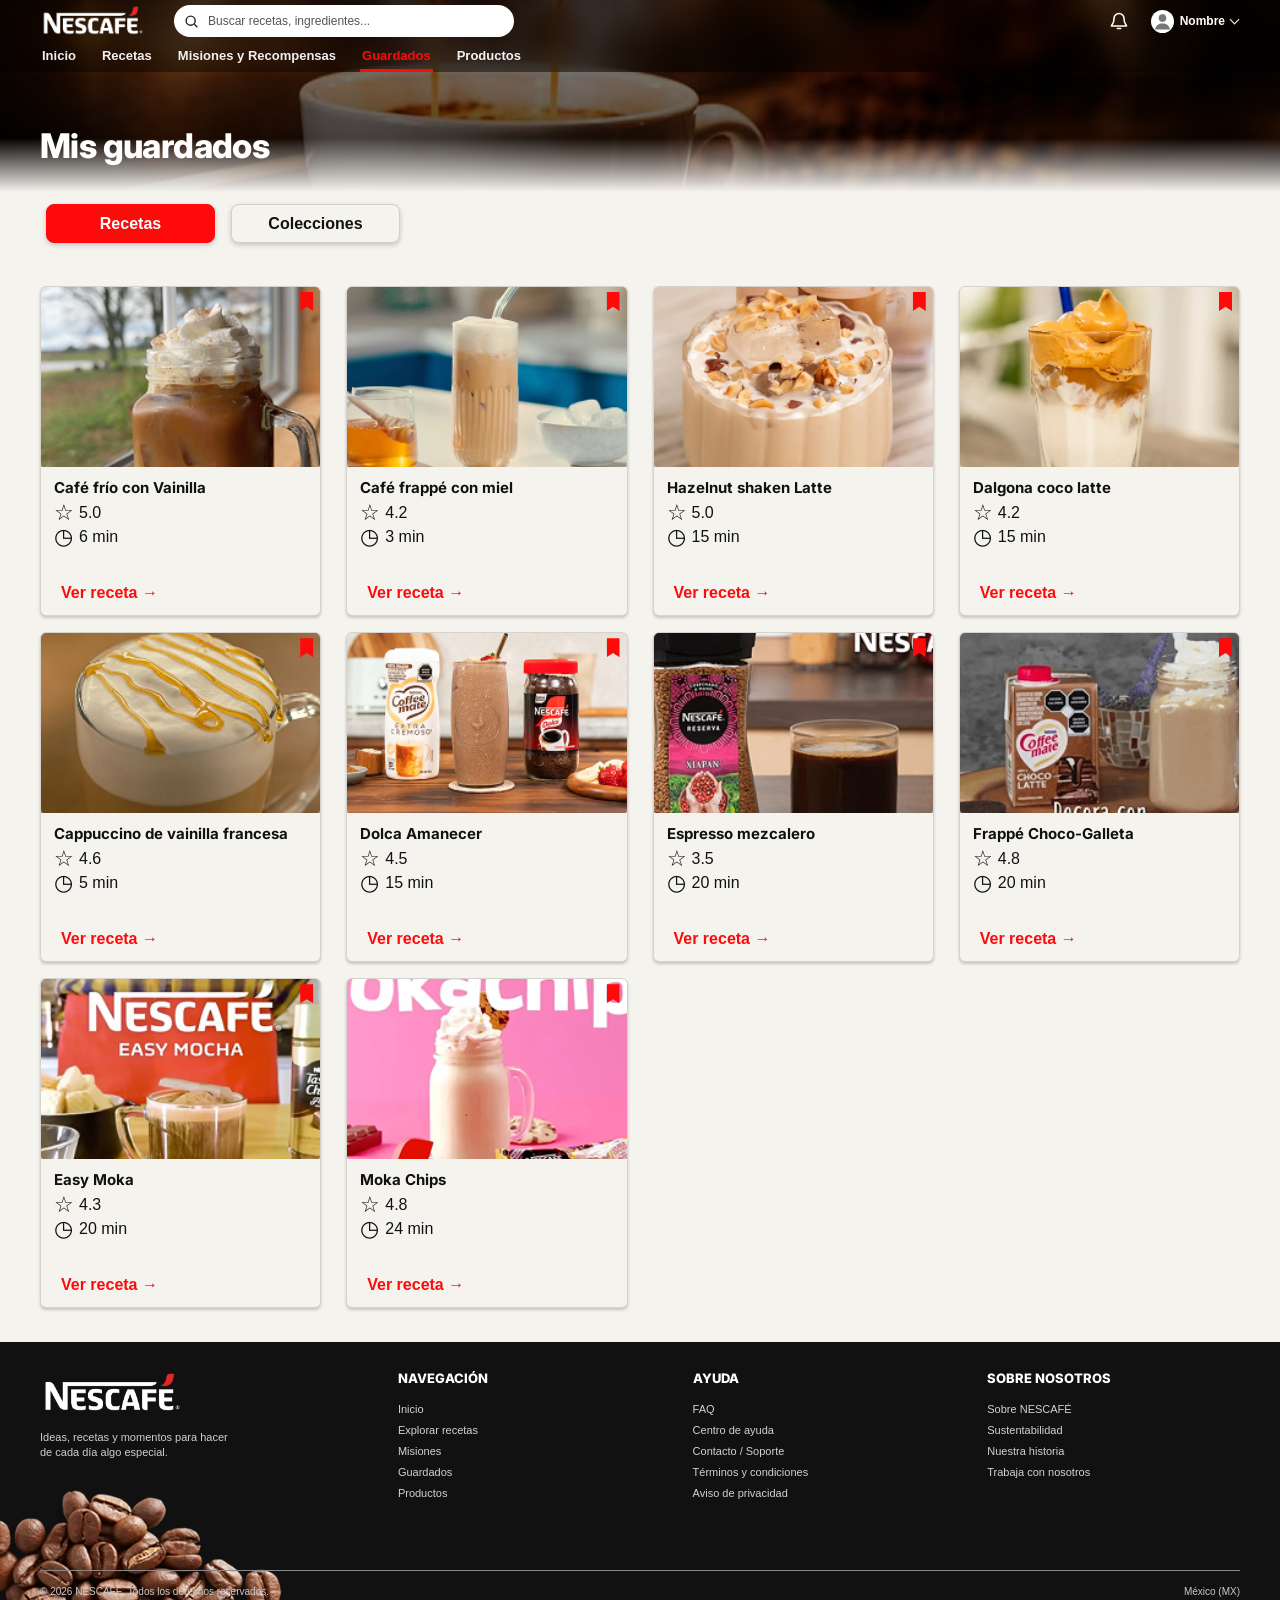
==== guardados.html @ 51f65b03 "Primer commit" ====
<!DOCTYPE html>
<html lang="es">
<head>
    <meta charset="UTF-8">
    <meta name="viewport" content="width=device-width, initial-scale=1.0">
    <link rel="preconnect" href="https://fonts.googleapis.com">
    <link rel="preconnect" href="https://fonts.gstatic.com" crossorigin>
    <link href="https://fonts.googleapis.com/css2?family=Inter:wght@100..900&display=swap" rel="stylesheet">
    <link rel="stylesheet" href="css/styles.css">
    <title>Mis guardados | NESCAFÉ Moments</title>
</head>
<body>

    <section class="hero recipes-hero saved-hero">
        <img
            src="img/headers/guardados.png"
            alt=""
            class="hero-background"
            aria-hidden="true"
        >

        <header class="site-header">
            <div class="header-top container">
                <a href="index.html" class="brand">
                    <img src="img/logo-blanco.png" width="150" alt="Logo Nescafé">
                </a>

                <form class="search-form" role="search">
                    <label for="site-search" class="sr-only">Buscar</label>
                    <svg class="search-icon" viewBox="0 0 24 24" aria-hidden="true">
                        <circle cx="10.8" cy="10.8" r="6.4"></circle>
                        <path d="m16 16 4.2 4.2"></path>
                    </svg>
                    <input id="site-search" type="search" placeholder="Buscar recetas, ingredientes...">
                    <button type="reset" class="search-clear" aria-label="Limpiar búsqueda"></button>
                </form>

                <div class="header-actions">
                    <button class="icon-button" type="button" aria-label="Notificaciones">
                        <svg viewBox="0 0 24 24" aria-hidden="true">
                            <path d="M18 9a6 6 0 0 0-12 0c0 7-3 7-3 9h18c0-2-3-2-3-9"></path>
                            <path d="M10 21h4"></path>
                        </svg>
                    </button>
                    <a href="perfil.html" class="user-menu">
                        <span class="user-avatar">
                            <svg viewBox="0 0 24 24" aria-hidden="true">
                                <circle cx="12" cy="8" r="4"></circle>
                                <path d="M4 21c.7-4.2 3.5-6.3 8-6.3s7.3 2.1 8 6.3"></path>
                            </svg>
                        </span>
                        <span class="user-name">Nombre</span>
                        <span class="chevron" aria-hidden="true"></span>
                    </a>
                </div>
            </div>

            <nav class="main-nav container" aria-label="Navegación principal">
                <a href="index.html" class="nav-link">Inicio</a>
                <a href="recetas.html" class="nav-link">Recetas</a>
                <a href="misiones_y_recompensas.html" class="nav-link">Misiones y Recompensas</a>
                <a href="guardados.html" class="nav-link is-active">Guardados</a>
                <a href="productos.html" class="nav-link">Productos</a>
            </nav>
        </header>

        <div class="recipes-hero-title saved-hero-title container">
            <h1>Mis guardados</h1>
        </div>
    </section>

    <main class="saved-page">
        <div class="saved-tabs" role="tablist" aria-label="Contenido guardado">
            <button class="saved-tab is-active" type="button" role="tab" aria-selected="true">Recetas</button>
            <button class="saved-tab" type="button" role="tab" aria-selected="false">Colecciones</button>
        </div>

        <section class="saved-grid" aria-label="Recetas guardadas">
            <article class="content-card recipe-card saved-card">
                <div class="card-image-wrap">
                    <img src="img/recetas/cafe-frio-de-vainilla.png" alt="Café frío con Vainilla">
                    <span class="saved-bookmark" aria-hidden="true">◆</span>
                </div>
                <div class="card-body">
                    <h3>Café frío con Vainilla</h3>
                    <p class="card-meta"><span class="saved-star">☆</span> 5.0</p>
                    <p class="card-meta"><span class="saved-clock">◷</span> 6 min</p>
                    <a href="#" class="text-link card-link">Ver receta →</a>
                </div>
            </article>

            <article class="content-card recipe-card saved-card">
                <div class="card-image-wrap">
                    <img src="img/recetas/frappe-con-miel.png" alt="Café frappé con miel">
                    <span class="saved-bookmark" aria-hidden="true">◆</span>
                </div>
                <div class="card-body">
                    <h3>Café frappé con miel</h3>
                    <p class="card-meta"><span class="saved-star">☆</span> 4.2</p>
                    <p class="card-meta"><span class="saved-clock">◷</span> 3 min</p>
                    <a href="#" class="text-link card-link">Ver receta →</a>
                </div>
            </article>

            <article class="content-card recipe-card saved-card">
                <div class="card-image-wrap">
                    <img src="img/recetas/Hazelnut shaken Latte.png" alt="Hazelnut shaken Latte">
                    <span class="saved-bookmark" aria-hidden="true">◆</span>
                </div>
                <div class="card-body">
                    <h3>Hazelnut shaken Latte</h3>
                    <p class="card-meta"><span class="saved-star">☆</span> 5.0</p>
                    <p class="card-meta"><span class="saved-clock">◷</span> 15 min</p>
                    <a href="#" class="text-link card-link">Ver receta →</a>
                </div>
            </article>

            <article class="content-card recipe-card saved-card">
                <div class="card-image-wrap">
                    <img src="img/recetas/dalgona-coco.png" alt="Dalgona coco latte">
                    <span class="saved-bookmark" aria-hidden="true">◆</span>
                </div>
                <div class="card-body">
                    <h3>Dalgona coco latte</h3>
                    <p class="card-meta"><span class="saved-star">☆</span> 4.2</p>
                    <p class="card-meta"><span class="saved-clock">◷</span> 15 min</p>
                    <a href="#" class="text-link card-link">Ver receta →</a>
                </div>
            </article>

            <article class="content-card recipe-card saved-card">
                <div class="card-image-wrap">
                    <img src="img/recetas/capuccino-vainilla.png" alt="Cappuccino de vainilla francesa">
                    <span class="saved-bookmark" aria-hidden="true">◆</span>
                </div>
                <div class="card-body">
                    <h3>Cappuccino de vainilla francesa</h3>
                    <p class="card-meta"><span class="saved-star">☆</span> 4.6</p>
                    <p class="card-meta"><span class="saved-clock">◷</span> 5 min</p>
                    <a href="#" class="text-link card-link">Ver receta →</a>
                </div>
            </article>

            <article class="content-card recipe-card saved-card">
                <div class="card-image-wrap">
                    <img src="img/recetas/dolce-amanecer.png" alt="Dolca Amanecer">
                    <span class="saved-bookmark" aria-hidden="true">◆</span>
                </div>
                <div class="card-body">
                    <h3>Dolca Amanecer</h3>
                    <p class="card-meta"><span class="saved-star">☆</span> 4.5</p>
                    <p class="card-meta"><span class="saved-clock">◷</span> 15 min</p>
                    <a href="#" class="text-link card-link">Ver receta →</a>
                </div>
            </article>

            <article class="content-card recipe-card saved-card">
                <div class="card-image-wrap">
                    <img src="img/recetas/espresso-mezcalero.png" alt="Espresso mezcalero">
                    <span class="saved-bookmark" aria-hidden="true">◆</span>
                </div>
                <div class="card-body">
                    <h3>Espresso mezcalero</h3>
                    <p class="card-meta"><span class="saved-star">☆</span> 3.5</p>
                    <p class="card-meta"><span class="saved-clock">◷</span> 20 min</p>
                    <a href="#" class="text-link card-link">Ver receta →</a>
                </div>
            </article>

            <article class="content-card recipe-card saved-card">
                <div class="card-image-wrap">
                    <img src="img/recetas/frappe-choco-galleta.png" alt="Frappé Choco-Galleta">
                    <span class="saved-bookmark" aria-hidden="true">◆</span>
                </div>
                <div class="card-body">
                    <h3>Frappé Choco-Galleta</h3>
                    <p class="card-meta"><span class="saved-star">☆</span> 4.8</p>
                    <p class="card-meta"><span class="saved-clock">◷</span> 20 min</p>
                    <a href="#" class="text-link card-link">Ver receta →</a>
                </div>
            </article>

            <article class="content-card recipe-card saved-card">
                <div class="card-image-wrap">
                    <img src="img/recetas/easy-moka.png" alt="Easy Moka">
                    <span class="saved-bookmark" aria-hidden="true">◆</span>
                </div>
                <div class="card-body">
                    <h3>Easy Moka</h3>
                    <p class="card-meta"><span class="saved-star">☆</span> 4.3</p>
                    <p class="card-meta"><span class="saved-clock">◷</span> 20 min</p>
                    <a href="#" class="text-link card-link">Ver receta →</a>
                </div>
            </article>

            <article class="content-card recipe-card saved-card">
                <div class="card-image-wrap">
                    <img src="img/recetas/moka-chips.png" alt="Moka Chips">
                    <span class="saved-bookmark" aria-hidden="true">◆</span>
                </div>
                <div class="card-body">
                    <h3>Moka Chips</h3>
                    <p class="card-meta"><span class="saved-star">☆</span> 4.8</p>
                    <p class="card-meta"><span class="saved-clock">◷</span> 24 min</p>
                    <a href="#" class="text-link card-link">Ver receta →</a>
                </div>
            </article>
        </section>
    </main>

    <footer class="site-footer">
        <div class="footer-inner container">
            <div class="footer-brand-column">
                <a href="index.html" class="brand footer-brand">
                    <img src="img/logo-blanco.png" width="150" alt="Logo Nescafé">
                </a>
                <p>Ideas, recetas y momentos para hacer<br>de cada día algo especial.</p>
                <img src="img/Footer-cafe.png" class="footer-coffee-beans" alt="" aria-hidden="true">
            </div>

            <div class="footer-column">
                <h2>NAVEGACIÓN</h2>
                <a href="index.html">Inicio</a>
                <a href="recetas.html">Explorar recetas</a>
                <a href="misiones_y_recompensas.html">Misiones</a>
                <a href="guardados.html">Guardados</a>
                <a href="productos.html">Productos</a>
            </div>

            <div class="footer-column">
                <h2>AYUDA</h2>
                <a href="#">FAQ</a>
                <a href="#">Centro de ayuda</a>
                <a href="#">Contacto / Soporte</a>
                <a href="#">Términos y condiciones</a>
                <a href="#">Aviso de privacidad</a>
            </div>

            <div class="footer-column">
                <h2>SOBRE NOSOTROS</h2>
                <a href="#">Sobre NESCAFÉ</a>
                <a href="#">Sustentabilidad</a>
                <a href="#">Nuestra historia</a>
                <a href="#">Trabaja con nosotros</a>
            </div>

            <div class="footer-bottom">
                <p>© 2026 NESCAFÉ. Todos los derechos reservados.</p>
                <span>México (MX)</span>
            </div>
        </div>
    </footer>

</body>
</html>
---- css/styles.css ----
/* ==========================================
   NESCAFÉ MOMENTS
   ESTILOS GENERALES
========================================== */

:root {
    --background: #F5F3EE;
    --primary: #FF0A0A;
    --white: #FFFFFF;
    --black: #000000;
    --stroke: #C9C7C0;
    --text: #111111;
    --shadow: 0 3px 7px rgba(0,0,0,0.16);

    /* TIPOGRAFÍA INTER */
    --font-primary: "Inter", sans-serif;

    /* PESOS TIPOGRÁFICOS */
    --font-thin: 100;
    --font-extra-light: 200;
    --font-light: 300;
    --font-regular: 400;
    --font-medium: 500;
    --font-semibold: 600;
    --font-bold: 700;
    --font-extra-bold: 800;
    --font-black: 900;
}

/* ==========================================
   TIPOGRAFÍA GENERAL
========================================== */

html,
body,
button,
input,
textarea,
select {
    font-family: var(--font-primary);
}

body {
    font-weight: var(--font-regular);
}

h1, h2, h3, h4, h5, h6 {
    font-family: var(--font-primary);
}

* {
    box-sizing: border-box;
}

html {
    scroll-behavior: smooth;
}

body {
    margin: 0;
    background: var(--background);
    color: var(--text);
    font-family: Arial, Helvetica, sans-serif;
    font-size: 16px;
}

img {
    display: block;
    max-width: 100%;
}

a {
    color: inherit;
    text-decoration: none;
}

button, input {
    font: inherit;
}

.container {
    width: min(1200px, calc(100% - 64px));
    margin: 0 auto;
}

.sr-only {
    position: absolute;
    width: 1px;
    height: 1px;
    padding: 0;
    margin: -1px;
    overflow: hidden;
    clip: rect(0,0,0,0);
    white-space: nowrap;
    border: 0;
}


/* ==========================================
   HERO
========================================== */

.hero {
    position: relative;
    isolation: isolate;
    overflow: hidden;

    min-height: 420px;

    color: var(--white);
    background-color: #171a1a;
}

/* IMAGEN DEL HERO
   La fotografía se selecciona desde el HTML
   mediante el atributo src de .hero-background. */

.hero-background {
    position: absolute;
    inset: 0;
    z-index: 0;

    width: 100%;
    height: 100%;

    max-width: none;

    object-fit: cover;
    object-position: center top;

    pointer-events: none;
}

/* DEGRADADO SOBRE LA FOTOGRAFÍA */

.hero::after {
    content: "";

    position: absolute;
    inset: 0;
    z-index: 1;

    background: linear-gradient(
        to bottom,
        rgba(0,0,0,0.12) 0%,
        rgba(0,0,0,0.04) 68%,
        var(--background) 100%
    );

    pointer-events: none;
}


/* ==========================================
   HEADER
========================================== */

.site-header {
    position: relative;
    z-index: 2;

    width: 100%;

    /* EFECTO DE VIDRIO */

    background: rgba(0,0,0,0.42);

    backdrop-filter: blur(11px);
    -webkit-backdrop-filter: blur(11px);
}

.header-top {
    min-height: 48px;
    display: flex;
    align-items: center;
    gap: 24px;
    padding-bottom: 12px;
}


/* LOGO */

.brand {
    display: inline-flex;
    align-items: center;
    flex: 0 0 auto;

    color: var(--white);
}


/* BUSCADOR */

.search-form {
    width: min(340px, 38vw);
    height: 32px;

    display: flex;
    align-items: center;
    gap: 8px;

    padding: 0 9px;

    background: var(--white);
    color: #222;

    border-radius: 18px;
}

.search-icon {
    width: 17px;
    height: 17px;

    flex-shrink: 0;

    fill: none;
    stroke: currentColor;
    stroke-width: 2;
}

.search-form input {
    width: 100%;
    min-width: 0;

    padding: 0;

    border: 0;
    outline: 0;

    background: transparent;
    color: #222;

    font-size: 12px;
}

.search-form input::placeholder {
    color: #555;
}

.search-clear {
    padding: 0;

    border: 0;

    background: transparent;
    color: #777;

    font-size: 20px;

    cursor: pointer;
}


/* ICONOS Y PERFIL */

.header-actions {
    display: flex;
    align-items: center;
    gap: 18px;

    margin-left: auto;
}

.icon-button {
    width: 28px;
    height: 32px;

    display: grid;
    place-items: center;

    padding: 0;

    border: 0;

    background: transparent;
    color: var(--white);

    cursor: pointer;
}

.icon-button svg {
    width: 20px;
    height: 20px;

    fill: none;
    stroke: currentColor;
    stroke-width: 1.9;
    stroke-linecap: round;
    stroke-linejoin: round;
}

.user-menu {
    display: inline-flex;
    align-items: center;
    gap: 6px;

    color: var(--white);

    font-size: 12px;
    white-space: nowrap;
}

.user-avatar {
    width: 23px;
    height: 23px;

    flex-shrink: 0;

    display: grid;
    place-items: center;

    overflow: hidden;

    border-radius: 50%;

    background: var(--white);
    color: #777;
}

.user-avatar svg {
    width: 21px;
    height: 21px;

    fill: currentColor;
    stroke: currentColor;
}

.user-name {
    font-weight: 600;
}


/* FLECHA DEL PERFIL */

.chevron {
    width: 7px;
    height: 7px;

    border-right: 1.5px solid white;
    border-bottom: 1.5px solid white;

    transform: rotate(45deg);

    margin: -4px 2px 0 0;
}


/* ==========================================
   NAVEGACIÓN
========================================== */

.main-nav {
    min-height: 27px;

    display: flex;
    align-items: stretch;
    gap: 22px;

    overflow-x: auto;

    scrollbar-width: none;
}

.main-nav::-webkit-scrollbar {
    display: none;
}

.nav-link {
    position: relative;

    display: inline-flex;
    align-items: center;

    flex-shrink: 0;

    padding: 0 2px 7px;

    color: rgba(255,255,255,0.94);

    font-size: 13px;
    font-weight: 700;

    white-space: nowrap;
}

.nav-link:hover {
    color: var(--white);
}

.nav-link.is-active::after {
    position: absolute;

    bottom: 0;
    left: 0;
    right: 0;

    height: 3px;

    background: var(--primary);

    content: "";
}


/* ==========================================
   CONTENIDO HERO
========================================== */

.hero-content {
    position: relative;
    z-index: 2;

    min-height: 330px;

    display: flex;
    align-items: center;

    padding: 28px 10px 70px;
}

.hero-copy {
    max-width: 530px;
}

.hero-copy h1 {
    margin: 0 0 12px;

    font-size: clamp(32px,4vw,46px);
    line-height: 1.17;

    font-weight: 800;
    letter-spacing: -1.2px;
}

.hero-copy p {
    margin: 0 0 17px;

    font-size: 16px;
    line-height: 1.35;

    color: rgba(255,255,255,0.95);
}

.hero-buttons {
    display: flex;
    flex-wrap: wrap;
    gap: 14px;
}

.button {
    min-width: 160px;
    min-height: 42px;

    display: inline-flex;
    align-items: center;
    justify-content: center;

    padding: 9px 18px;

    border-radius: 9px;

    font-size: 14px;
    font-weight: 700;

    transition: transform 160ms ease, filter 160ms ease;
}

.button:hover {
    transform: translateY(-2px);
    filter: brightness(0.96);
}

.button-primary {
    background: var(--primary);
    color: var(--white);
}

.button-light {
    background: var(--background);
    color: var(--black);
}


/* ==========================================
   CONTENIDO PRINCIPAL
========================================== */

.page-content {
    position: relative;
    z-index: 1;

    margin-top: -40px;
    padding-bottom: 32px;
}


/* PANELES GENERALES */

.panel {
    padding: 20px 22px;

    border: 1px solid rgba(201,199,192,0.55);
    border-radius: 13px;

    background: var(--background);

    box-shadow: var(--shadow);
}

.section-heading {
    display: flex;
    align-items: center;
    justify-content: space-between;
    gap: 16px;

    margin-bottom: 16px;
}

.section-heading h2,
.dashboard-panel > h2 {
    margin: 0;

    font-size: 20px;
    line-height: 1.25;

    font-weight: 800;
}

.text-link {
    display: inline-flex;
    align-items: center;
    gap: 5px;

    color: var(--primary);

    font-size: 15px;
    font-weight: 700;

    transition: opacity 150ms ease;
}

.text-link:hover {
    opacity: 0.72;
}

.heading-link {
    color: var(--text);
    white-space: nowrap;
}


/* ==========================================
   RECETAS
========================================== */

.recipes-panel {
    margin-bottom: 22px;
}

.recipe-grid {
    display: grid;
    grid-template-columns: repeat(4,minmax(0,1fr));
    gap: 22px;
}

.content-card {
    min-width: 0;
    overflow: hidden;

    border: 1px solid rgba(201,199,192,0.7);
    border-radius: 6px;

    background: var(--background);

    box-shadow: 0 2px 3px rgba(0,0,0,0.19);
}

.recipe-card {
    display: flex;
    flex-direction: column;
}


/* FOTOGRAFÍAS */

.card-image-wrap {
    position: relative;

    aspect-ratio: 1.38 / 1;

    overflow: hidden;

    background: #dedbd3;
}

.card-image-wrap img {
    width: 100%;
    height: 100%;

    object-fit: cover;
}


/* BOTÓN GUARDAR */

.bookmark-button {
    position: absolute;

    top: 7px;
    right: 7px;

    width: 24px;
    height: 27px;

    display: grid;
    place-items: center;

    padding: 2px;

    border: 0;

    background: transparent;
    color: var(--white);

    cursor: pointer;

    filter: drop-shadow(0 1px 2px rgba(0,0,0,0.5));
}

.bookmark-button svg {
    width: 19px;
    height: 22px;

    fill: transparent;
    stroke: currentColor;
    stroke-width: 1.8;
    stroke-linejoin: round;
}

.bookmark-button.is-saved {
    color: var(--primary);
}

.bookmark-button.is-saved svg {
    fill: currentColor;
}


/* INFORMACIÓN DE RECETAS */

.card-body {
    display: flex;
    flex: 1;
    flex-direction: column;
    align-items: flex-start;

    padding: 10px 12px 13px;
}

.card-body h3,
.product-card-body h3 {
    min-height: 36px;

    margin: 0 0 5px;

    font-size: 14px;
    line-height: 1.2;

    font-weight: 700;
}

.card-meta {
    display: flex;
    align-items: center;
    gap: 5px;

    margin: 0 0 2px;

    font-size: 15px;
    line-height: 1.25;
}

.meta-icon {
    font-size: 20px;
    line-height: 1;
}

.card-link {
    margin-top: auto;
    padding-top: 12px;
}


/* ==========================================
   MISIONES Y PROGRESO
========================================== */

.dashboard-grid {
    display: grid;
    grid-template-columns: 1fr 1fr;
    gap: 22px;

    margin-bottom: 22px;
}

.dashboard-panel {
    padding: 12px;
}

.dashboard-panel > h2 {
    margin: 0 0 16px;
}


/* LISTA DE MISIONES */

.mission-list,
.profile-progress-card {
    overflow: hidden;

    border: 1px solid var(--stroke);
    border-radius: 6px;

    background: rgba(255,255,255,0.08);
}

.mission-item {
    min-height: 82px;

    display: flex;
    align-items: center;
    gap: 12px;

    padding: 12px 16px;

    border-bottom: 1px solid var(--stroke);
}

.mission-icon {
    width: 44px;
    height: 44px;

    flex: 0 0 44px;

    display: grid;
    place-items: center;

    border-radius: 50%;

    background: #dedede;
    color: var(--black);
}

.mission-icon svg {
    width: 27px;
    height: 27px;

    fill: none;
    stroke: currentColor;
    stroke-width: 1.8;
    stroke-linecap: round;
    stroke-linejoin: round;
}

.mission-copy {
    min-width: 0;
}

.mission-copy h3 {
    margin: 0 0 3px;

    font-size: 15px;
    line-height: 1.2;
}

.mission-copy p {
    margin: 0;
    font-size: 13px;
}

.xp-value {
    margin-left: auto;
    padding-left: 8px;

    font-size: 16px;
    white-space: nowrap;
}

.panel-bottom-link {
    min-height: 49px;

    display: flex;
    align-items: center;
    justify-content: center;

    padding: 10px;

    border-top: 1px solid var(--stroke);
}


/* PROGRESO DE USUARIO */

.progress-panel .profile-progress-card {
    display: flex;
    flex-direction: column;
    align-items: center;

    padding-top: 16px;
}

.progress-user-icon {
    width: 78px;
    height: 78px;

    display: grid;
    place-items: center;

    overflow: hidden;

    border-radius: 50%;

    background: #e00000;
    color: var(--white);
}

.progress-user-icon svg {
    width: 70px;
    height: 70px;

    fill: currentColor;
}

.profile-progress-card > h3 {
    margin: 7px 0 19px;
    font-size: 18px;
}

.level-block {
    width: 100%;

    padding: 10px 18px 11px;

    border-top: 1px solid var(--stroke);

    text-align: center;
}

.level-block > strong {
    display: block;

    margin-bottom: 5px;

    font-size: 23px;
}


/* BARRA DE EXPERIENCIA */

.progress-track {
    width: 100%;
    height: 13px;

    overflow: hidden;

    border-radius: 20px;

    background: #d8d8d8;
}

.progress-track span {
    display: block;

    width: 81.25%;
    height: 100%;

    border-radius: inherit;

    background: var(--primary);
}

.level-block p {
    margin: 6px 0 0;

    font-size: 13px;
    font-weight: 700;
}


/* ==========================================
   PRODUCTOS
========================================== */

.products-panel {
    margin-bottom: 0;
}

.product-grid {
    display: grid;
    grid-template-columns: repeat(4,minmax(0,1fr));
    gap: 22px;
}

.product-image-wrap {
    aspect-ratio: 1 / 1;

    overflow: hidden;

    background: var(--white);
}

.product-image-wrap img {
    width: 100%;
    height: 100%;

    object-fit: contain;
}

.product-card-body {
    min-height: 85px;

    display: flex;
    flex-direction: column;
    align-items: flex-start;

    padding: 11px 12px 12px;
}

.product-card-body h3 {
    min-height: auto;
    margin-bottom: 10px;
}


/* ==========================================
   FOOTER
========================================== */

.site-footer {
    position: relative;
    overflow: hidden;

    background: #111111;
    color: var(--white);
}


/* GRANOS DE CAFÉ
   Anclados al extremo izquierdo de la pantalla. */

.site-footer::before {
    content: "";

    position: absolute;

    left: 0;
    bottom: -45px;

    width: 300px;
    height: 210px;

    background-image: url("../img/Footer-cafe.png");
    background-position: left bottom;
    background-size: contain;
    background-repeat: no-repeat;

    z-index: 0;

    pointer-events: none;
}


/* CONTENEDOR FOOTER */

.footer-inner {
    position: relative;
    z-index: 1;

    min-height: 270px;

    display: grid;
    grid-template-columns: 1.25fr 1fr 1fr 1fr;
    gap: 42px;

    padding-top: 28px;
    padding-bottom: 62px;
}

.footer-brand-column {
    position: relative;
    min-height: 155px;
}

.footer-brand-column > p {
    margin: 10px 0 0;

    color: #d0d0d0;

    font-size: 11px;
    line-height: 1.4;
}

/* La imagen original se conserva en el HTML.
   Los granos se muestran mediante .site-footer::before. */

.footer-coffee-beans {
    display: none;
}


/* COLUMNAS FOOTER */

.footer-column {
    display: flex;
    flex-direction: column;
    align-items: flex-start;
    gap: 9px;
}

.footer-column h2 {
    margin: 0 0 8px;

    font-size: 13px;
    font-weight: 800;
}

.footer-column a {
    color: #d2d2d2;
    font-size: 11px;
}

.footer-column a:hover {
    color: var(--white);
    text-decoration: underline;
}


/* COPYRIGHT */

.footer-bottom {
    position: absolute;

    right: 0;
    bottom: 0;
    left: 0;

    min-height: 42px;

    display: flex;
    align-items: center;
    justify-content: space-between;
    gap: 16px;

    border-top: 1px solid #888;

    color: #c8c8c8;
    font-size: 10px;
}

.footer-bottom p {
    margin: 0;
}


/* ==========================================
   RESPONSIVE - TABLET
========================================== */

@media (max-width: 900px) {

    .container {
        width: min(760px, calc(100% - 40px));
    }

    .hero {
        min-height: 410px;
    }

    .hero-background {
        object-position: 57% top;
    }

    .recipe-grid,
    .product-grid {
        grid-template-columns: repeat(2,minmax(0,1fr));
        gap: 16px;
    }

    .dashboard-grid {
        gap: 16px;
    }

    .footer-inner {
        grid-template-columns: repeat(2,1fr);
        gap: 30px;

        padding-bottom: 65px;
    }

    .site-footer::before {
        width: 250px;
        height: 190px;
    }
}


/* ==========================================
   RESPONSIVE - MOBILE
========================================== */

@media (max-width: 600px) {

    .container {
        width: calc(100% - 28px);
    }

    .hero {
        min-height: 470px;
    }

    .hero-background {
        object-position: 62% top;
    }

    .header-top {
        min-height: 58px;

        flex-wrap: wrap;
        gap: 10px;

        padding-top: 9px;
        padding-bottom: 7px;
    }

    .search-form {
        order: 3;

        width: 100%;
        height: 31px;
    }

    .header-actions {
        gap: 9px;
    }

    .main-nav {
        gap: 17px;
        min-height: 34px;
    }

    .nav-link {
        padding-bottom: 8px;
        font-size: 12px;
    }

    .hero-content {
        min-height: 330px;

        align-items: flex-end;

        padding: 30px 0 76px;
    }

    .hero-copy {
        max-width: 390px;
    }

    .hero-copy h1 {
        font-size: clamp(29px,8vw,38px);
    }

    .hero-copy p {
        max-width: 330px;
        font-size: 14px;
    }

    .desktop-break {
        display: none;
    }

    .button {
        min-width: 0;
        min-height: 39px;

        padding: 9px 14px;

        font-size: 13px;
    }

    .page-content {
        margin-top: -35px;
        padding-bottom: 22px;
    }

    .panel {
        padding: 15px;
    }

    .section-heading h2,
    .dashboard-panel > h2 {
        font-size: 17px;
    }

    .heading-link {
        font-size: 13px;
    }

    .recipe-grid,
    .product-grid {
        gap: 12px;
    }

    .card-body,
    .product-card-body {
        padding: 9px;
    }

    .card-body h3,
    .product-card-body h3 {
        font-size: 12px;
    }

    .card-meta {
        font-size: 13px;
    }

    .card-link,
    .product-card-body .text-link {
        font-size: 13px;
    }

    .dashboard-grid {
        grid-template-columns: 1fr;
    }

    .mission-item {
        min-height: 75px;
        padding: 10px;
    }

    .mission-copy h3 {
        font-size: 14px;
    }

    .xp-value {
        font-size: 14px;
    }

    .footer-inner {
        grid-template-columns: repeat(2,minmax(0,1fr));
        gap: 25px 18px;

        padding-top: 25px;
    }

    .footer-brand-column {
        grid-column: 1 / -1;
        min-height: 105px;
    }

    .site-footer::before {
        width: 175px;
        height: 140px;

        bottom: -25px;
    }
}


/* ==========================================
   RESPONSIVE - 320px
========================================== */

@media (max-width: 360px) {

    .container {
        width: calc(100% - 22px);
    }

    .header-top {
        gap: 7px;
    }

    .header-actions {
        gap: 5px;
    }

    .user-menu {
        font-size: 11px;
    }

    .hero-copy h1 {
        font-size: 29px;
    }

    .hero-buttons {
        gap: 8px;
    }

    .button {
        padding-inline: 10px;
        font-size: 12px;
    }

    .panel {
        padding: 12px;
    }

    .recipe-grid,
    .product-grid {
        gap: 9px;
    }

    .card-body h3,
    .product-card-body h3 {
        font-size: 11px;
    }

    .card-meta {
        font-size: 12px;
    }

    .mission-item {
        gap: 8px;
    }

    .mission-icon {
        width: 38px;
        height: 38px;

        flex-basis: 38px;
    }

    .mission-copy h3 {
        font-size: 12px;
    }

    .xp-value {
        font-size: 12px;
    }
}


/* ==========================================
   ACCESIBILIDAD
========================================== */

@media (prefers-reduced-motion: reduce) {

    html {
        scroll-behavior: auto;
    }

    *,
    *::before,
    *::after {
        transition-duration: 0.01ms !important;
    }
}

/* ==========================================
   HOVER EFFECTS — NESCAFÉ MOMENTS
========================================== */

/* TRANSICIONES GENERALES */
a,
button,
.btn,
.nav-link,
.recipe-card,
.product-card,
.mission-card,
.progress-card,
.icon-button {
    transition:
        color 0.25s ease,
        background-color 0.25s ease,
        border-color 0.25s ease,
        box-shadow 0.25s ease,
        transform 0.25s ease,
        opacity 0.25s ease;
}

/* NAVBAR */
/* NAVBAR — HOVER DE TEXTO Y LÍNEA ROJA */
.main-nav {
    min-height: 27px;

    display: flex;
    align-items: stretch;
    gap: 22px;

    overflow-x: auto;

    scrollbar-width: none;
}

.main-nav::-webkit-scrollbar {
    display: none;
}

.nav-link {
    position: relative;

    display: inline-flex;
    align-items: center;

    flex-shrink: 0;

    padding: 0 2px 7px;

    color: rgba(255,255,255,0.94);

    font-size: 13px;
    font-weight: 700;

    white-space: nowrap;

    background: transparent;

    transition: color 0.25s ease;
}

/* LÍNEA ROJA ANIMADA */
.nav-link::after {
    content: "";

    position: absolute;
    bottom: 0;
    left: 0;

    width: 0;
    height: 3px;

    background: var(--primary);

    transition: width 0.25s ease;
}

/* PÁGINA ACTUAL */
.nav-link.is-active {
    color: var(--primary);
}

.nav-link.is-active::after {
    width: 100%;
}

/* HOVER */
.nav-link:hover {
    color: var(--primary);
}

.nav-link:hover::after {
    width: 100%;
}


/* BOTONES GENERALES */
button:hover,
.btn:hover,
.button:hover {
    background-color: var(--primary);
    color: var(--white);
    border-color: var(--primary);
    box-shadow: 0 0 12px rgba(255, 10, 10, 0.35);
    transform: translateY(-2px);
}

button:active,
.btn:active,
.button:active {
    transform: translateY(0) scale(0.97);
    box-shadow: 0 0 5px rgba(255, 10, 10, 0.25);
}

/* BOTONES DE ICONOS */
.icon-button:hover {
    background-color: var(--primary);
    color: var(--white);
    box-shadow: 0 0 12px rgba(255, 10, 10, 0.3);
    transform: scale(1.08);
}

.icon-button:hover svg {
    stroke: var(--white);
}

/* ENLACES SOLO DE TEXTO */
a:not(.nav-link):not(.btn):not(.button):hover {
    color: var(--primary);
}

/* SUBRAYADO ANIMADO PARA ENLACES DE TEXTO */
footer a,
.text-link {
    position: relative;
    text-decoration: none;
}

footer a::after,
.text-link::after {
    content: "";
    position: absolute;
    left: 0;
    bottom: -3px;
    width: 0;
    height: 2px;
    background-color: var(--primary);
    transition: width 0.25s ease;
}

footer a:hover::after,
.text-link:hover::after {
    width: 100%;
}

/* TARJETAS DE RECETAS */
.recipe-card:hover {
    transform: translateY(-5px);
    box-shadow: 0 8px 22px rgba(0, 0, 0, 0.12);
}

.recipe-card:hover img {
    transform: scale(1.035);
}

/* TARJETAS DE PRODUCTOS */
.product-card:hover {
    transform: translateY(-5px);
    box-shadow: 0 8px 22px rgba(0, 0, 0, 0.12);
    border-color: var(--primary);
}

/* TARJETAS DE MISIONES */
.mission-card:hover {
    transform: translateY(-4px);
    box-shadow: 0 7px 18px rgba(0, 0, 0, 0.1);
}

/* PROGRESO */
.progress-card:hover {
    box-shadow: 0 7px 18px rgba(0, 0, 0, 0.1);
}

/* IMÁGENES DENTRO DE TARJETAS */
.recipe-card img,
.product-card img {
    transition: transform 0.35s ease;
}

/* ACCESIBILIDAD: TECLADO */
a:focus-visible,
button:focus-visible,
.btn:focus-visible {
    outline: 2px solid var(--primary);
    outline-offset: 4px;
}

/* EVITAR ANIMACIONES SI EL USUARIO LAS REDUCE */
@media (prefers-reduced-motion: reduce) {
    *,
    *::before,
    *::after {
        transition-duration: 0.01ms !important;
        animation-duration: 0.01ms !important;
    }
}


/* ==========================================
   NESCAFÉ MOMENTS — PANTALLA RECETAS
========================================== */

/* ==========================================
   HEADER COMPACTO
========================================== */

.recipes-hero {
    height: 168px;
    min-height: 0;
}

.recipes-hero .hero-background {
    height: 100%;
    object-fit: cover;
    object-position: center 48%;
}

.recipes-hero::after {
    background: linear-gradient(
        to bottom,
        rgba(0,0,0,0.12) 0%,
        rgba(0,0,0,0.12) 48%,
        rgba(0,0,0,0.25) 72%,
        var(--background) 100%
    );
}

.recipes-hero .header-top {
    min-height: 45px;
    padding-bottom: 3px;
}

.recipes-hero .brand img {
    width: 110px;
}

.recipes-hero .main-nav {
    min-height: 27px;
}

.recipes-hero-title {
    position: absolute;
    z-index: 2;

    left: 0;
    right: 0;
    bottom: 25px;

    text-align: center;

    color: var(--white);
}

.recipes-hero-title h1 {
    margin: 0;

    font-size: clamp(24px, 3vw, 30px);
    line-height: 1.2;

    font-weight: 800;
    letter-spacing: -0.5px;
}


/* ==========================================
   CONTENEDOR PRINCIPAL
========================================== */

.recipes-page {
    position: relative;
    z-index: 3;

    margin-top: 0;
    padding-top: 0;
    padding-bottom: 25px;
}


/* ==========================================
   BUSCADOR Y FILTROS
========================================== */

.recipe-search-area {
    display: grid;
    grid-template-columns: 1fr 145px;
    gap: 18px;

    margin-bottom: 32px;
}

.recipe-search {
    height: 42px;

    display: flex;
    align-items: center;
    gap: 12px;

    padding: 0 14px;

    border: 1px solid #bcbab4;
    border-radius: 6px;

    background: var(--background);

    box-shadow: var(--shadow);
}

.recipe-search > svg {
    width: 17px;
    height: 17px;

    flex-shrink: 0;

    fill: none;
    stroke: currentColor;
    stroke-width: 2;
}

.recipe-search input {
    width: 100%;
    min-width: 0;

    border: 0;
    outline: 0;

    background: transparent;

    font-size: 13px;
}

.recipe-search button {
    border: 0;
    background: transparent;
    color: #333;

    font-size: 20px;
    cursor: pointer;
}

.filter-button {
    height: 42px;

    display: flex;
    align-items: center;
    justify-content: center;
    gap: 12px;

    border: 1px solid #bcbab4;
    border-radius: 6px;

    background: #eae9e5;
    color: var(--text);

    font-size: 13px;

    box-shadow: var(--shadow);
    cursor: pointer;
}

.filter-button svg {
    width: 19px;
    height: 19px;

    fill: none;
    stroke: currentColor;
    stroke-width: 1.7;
    stroke-linecap: round;
    stroke-linejoin: round;
}

.filter-button:hover {
    background: var(--primary);
    color: var(--white);
}


/* ==========================================
   CATEGORÍAS DE RECETAS
========================================== */

.recipe-categories {
    display: grid;
    grid-template-columns: repeat(6, minmax(0, 1fr));
    gap: 20px;

    margin: 0 auto 27px;
    padding: 0 12px;
}

.recipe-category {
    min-width: 0;

    display: flex;
    flex-direction: column;
    align-items: center;

    text-align: center;

    color: var(--text);
}

.category-image {
    width: 84px;
    height: 84px;

    overflow: hidden;

    border-radius: 50%;

    background: #d9d5cc;

    transition: transform 0.25s ease, box-shadow 0.25s ease;
}

.category-image img {
    width: 100%;
    height: 100%;

    object-fit: cover;
}

.recipe-category h2 {
    margin: 7px 0 0;

    font-size: 17px;
    line-height: 1.2;

    font-weight: 800;
}

.recipe-category:hover .category-image {
    transform: translateY(-4px);
    box-shadow: 0 5px 13px rgba(0,0,0,0.2);
}


/* ==========================================
   PANELES DE RECETAS
========================================== */

.recipes-page .recipes-panel {
    margin-bottom: 21px;

    padding: 17px 17px 16px;

    border: 1px solid rgba(201,199,192,0.55);
    border-radius: 13px;

    background: var(--background);

    box-shadow: var(--shadow);
}

.recipes-page .section-heading {
    margin-bottom: 13px;
}

.recipes-page .section-heading h2 {
    font-size: 17px;
    font-weight: 800;
}

.recipes-page .heading-link {
    font-size: 14px;
    font-weight: 700;
    color: var(--text);
}


/* ==========================================
   TARJETAS DE RECETAS
========================================== */

.recipes-page .recipe-grid {
    display: grid;
    grid-template-columns: repeat(4, minmax(0, 1fr));
    gap: 20px;
}

.recipes-page .recipe-card {
    min-width: 0;
    min-height: 225px;

    overflow: hidden;

    border: 1px solid rgba(201,199,192,0.7);
    border-radius: 6px;

    background: var(--background);

    box-shadow: 0 2px 3px rgba(0,0,0,0.19);

    transition:
        transform 0.25s ease,
        box-shadow 0.25s ease;
}

.recipes-page .recipe-card .card-image-wrap {
    aspect-ratio: 1.38 / 1;
}

.recipes-page .recipe-card .card-body {
    min-height: 120px;

    display: flex;
    flex-direction: column;
    align-items: flex-start;

    padding: 9px 10px 11px;
}

.recipes-page .recipe-card .card-body h3 {
    min-height: 0;

    margin: 0 0 5px;

    font-size: 13px;
    line-height: 1.2;

    font-weight: 700;
}

.recipes-page .recipe-card .card-meta {
    display: flex;
    align-items: center;
    gap: 4px;

    margin: 0 0 2px;

    font-size: 14px;
    line-height: 1.2;
}

.recipes-page .recipe-card .meta-icon {
    font-size: 19px;
}

.recipes-page .recipe-card .card-link {
    padding-top: 11px;

    font-size: 14px;
    font-weight: 600;
}

.recipes-page .recipe-card:hover {
    transform: translateY(-4px);
    box-shadow: 0 7px 16px rgba(0,0,0,0.12);
}

.recipes-page .recipe-card .card-image-wrap img {
    transition: transform 0.35s ease;
}

.recipes-page .recipe-card:hover .card-image-wrap img {
    transform: scale(1.035);
}


/* ==========================================
   BOTÓN GUARDAR
========================================== */

.recipes-page .bookmark-button {
    width: 23px;
    height: 27px;

    top: 5px;
    right: 5px;
}

.recipes-page .bookmark-button svg {
    width: 19px;
    height: 22px;
}


/* ==========================================
   BANNER CREAR RECETA
========================================== */

.create-recipe-banner {
    position: relative;

    min-height: 168px;

    display: flex;
    align-items: center;

    overflow: hidden;

    margin-top: 4px;

    border-radius: 12px;

    background: #24160e;

    box-shadow: var(--shadow);
}

.create-recipe-banner > img {
    position: absolute;
    inset: 0;

    width: 100%;
    height: 100%;

    object-fit: cover;
    object-position: center;

    z-index: 0;
}

.create-recipe-banner::after {
    content: "";

    position: absolute;
    inset: 0;
    z-index: 1;

    background: linear-gradient(
        90deg,
        rgba(0,0,0,0.73) 0%,
        rgba(0,0,0,0.43) 45%,
        rgba(0,0,0,0.02) 100%
    );
}

.create-recipe-content {
    position: relative;
    z-index: 2;

    max-width: 510px;

    padding: 20px;

    color: var(--white);
}

.create-recipe-content h2 {
    margin: 0 0 8px;

    font-size: clamp(24px, 3.2vw, 34px);
    line-height: 1.15;

    font-weight: 800;
    letter-spacing: -0.5px;
}

.create-recipe-content p {
    margin: 0 0 10px;

    font-size: 16px;
    line-height: 1.35;
}

.create-recipe-button {
    min-width: 175px;
    min-height: 34px;

    display: inline-flex;
    align-items: center;
    justify-content: center;

    padding: 8px 17px;

    border-radius: 25px;

    background: var(--primary);
    color: var(--white);

    font-size: 13px;
    font-weight: 700;

    transition: transform 0.2s ease, background 0.2s ease;
}

.create-recipe-button:hover {
    background: #d90000;
    color: var(--white);

    transform: translateY(-2px);
}


/* ==========================================
   RESPONSIVE — TABLET
========================================== */

@media (max-width: 900px) {

    .recipes-hero {
        height: 165px;
    }

    .recipes-page {
        width: calc(100% - 40px);
    }

    .recipe-categories {
        gap: 12px;
        padding: 0;
    }

    .category-image {
        width: 68px;
        height: 68px;
    }

    .recipe-category h2 {
        font-size: 14px;
    }

    .recipes-page .recipe-grid {
        gap: 14px;
    }

    .recipes-page .recipe-card {
        min-height: 0;
    }

    .recipes-page .recipe-card .card-body {
        min-height: 115px;
    }
}


/* ==========================================
   RESPONSIVE — MOBILE
========================================== */

@media (max-width: 600px) {

    .recipes-hero {
        height: 175px;
    }

    .recipes-hero .header-top {
        min-height: 58px;
        flex-wrap: wrap;
        gap: 10px;

        padding-top: 9px;
        padding-bottom: 7px;
    }

    .recipes-hero .brand img {
        width: 100px;
    }

    .recipes-hero .main-nav {
        min-height: 34px;
    }

    .recipes-hero-title {
        bottom: 15px;
    }

    .recipes-hero-title h1 {
        font-size: 23px;
    }

    .recipes-page {
        width: calc(100% - 28px);
        padding-top: 0;
    }

    .recipe-search-area {
        grid-template-columns: 1fr 95px;
        gap: 8px;

        margin-bottom: 23px;
    }

    .recipe-search {
        height: 39px;
        gap: 7px;
        padding: 0 9px;
    }

    .recipe-search input {
        font-size: 11px;
    }

    .filter-button {
        height: 39px;
        gap: 7px;
        font-size: 12px;
    }

    .filter-button svg {
        width: 16px;
        height: 16px;
    }

    .recipe-categories {
        grid-template-columns: repeat(3, minmax(0, 1fr));
        row-gap: 18px;

        margin-bottom: 22px;
    }

    .category-image {
        width: 72px;
        height: 72px;
    }

    .recipe-category h2 {
        font-size: 14px;
    }

    .recipes-page .recipes-panel {
        padding: 13px 11px;
        margin-bottom: 16px;
    }

    .recipes-page .section-heading {
        gap: 8px;
        margin-bottom: 11px;
    }

    .recipes-page .section-heading h2 {
        font-size: 15px;
    }

    .recipes-page .heading-link {
        font-size: 12px;
    }

    .recipes-page .recipe-grid {
        grid-template-columns: repeat(2, minmax(0, 1fr));
        gap: 12px;
    }

    .recipes-page .recipe-card .card-body {
        min-height: 110px;
        padding: 8px;
    }

    .recipes-page .recipe-card .card-body h3 {
        font-size: 12px;
    }

    .recipes-page .recipe-card .card-meta {
        font-size: 12px;
    }

    .recipes-page .recipe-card .meta-icon {
        font-size: 16px;
    }

    .recipes-page .recipe-card .card-link {
        font-size: 12px;
        padding-top: 9px;
    }

    .create-recipe-banner {
        min-height: 185px;
    }

    .create-recipe-banner > img {
        object-position: 60% center;
    }

    .create-recipe-banner::after {
        background: linear-gradient(
            90deg,
            rgba(0,0,0,0.78),
            rgba(0,0,0,0.36)
        );
    }

    .create-recipe-content {
        padding: 16px;
        max-width: 100%;
    }

    .create-recipe-content h2 {
        font-size: 24px;
    }

    .create-recipe-content p {
        font-size: 13px;
    }

    .create-recipe-button {
        min-width: 150px;
    }
}


/* ==========================================
   RESPONSIVE — PANTALLAS PEQUEÑAS
========================================== */

@media (max-width: 360px) {

    .recipe-search-area {
        grid-template-columns: 1fr 85px;
    }

    .category-image {
        width: 63px;
        height: 63px;
    }

    .recipe-category h2 {
        font-size: 12px;
    }

    .recipes-page .recipe-grid {
        gap: 9px;
    }

    .recipes-page .section-heading h2 {
        font-size: 13px;
    }

    .recipes-page .heading-link {
        font-size: 11px;
    }
}


/* ==========================================
   PÁGINA PRODUCTOS
========================================== */

.products-page {
    width: 100%;
    padding: 42px 0 85px;
    background: var(--background);
}

.products-container {
    width: min(1200px, 86%);
    margin: 0 auto;
}

.products-heading {
    margin-bottom: 30px;
}

.products-heading h1 {
    margin: 0;
    color: var(--text);
    font-size: clamp(28px, 3vw, 38px);
    font-weight: 700;
    letter-spacing: -1px;
}

/* Buscador y filtros */

.products-controls {
    display: flex;
    align-items: center;
    gap: 14px;
    margin-bottom: 25px;
}

.products-search {
    flex: 1;
    height: 48px;
    display: flex;
    align-items: center;
    gap: 12px;
    padding: 0 17px;
    background: var(--white);
    border: 1px solid var(--stroke);
    border-radius: 8px;
}

.products-search svg {
    width: 19px;
    height: 19px;
    flex-shrink: 0;
    stroke: #777;
    stroke-width: 1.7;
}

.products-search input {
    width: 100%;
    border: none;
    outline: none;
    background: transparent;
    font-family: inherit;
    font-size: 13px;
    color: var(--text);
}

.products-search input::placeholder {
    color: #888;
}

.products-filter {
    height: 48px;
    padding: 0 20px;
    display: flex;
    align-items: center;
    justify-content: center;
    gap: 9px;
    background: var(--white);
    border: 1px solid var(--stroke);
    border-radius: 8px;
    color: var(--text);
    font-family: inherit;
    font-size: 13px;
    cursor: pointer;
}

.products-filter svg {
    width: 19px;
    height: 19px;
    stroke: currentColor;
    stroke-width: 1.7;
}

/* Categorías */

.products-categories {
    width: 100%;
    display: grid;
    grid-template-columns: repeat(6, minmax(0, 1fr));
    gap: 14px;
    margin-bottom: 32px;
}

.products-category {
    min-width: 0;
    min-height: 115px;
    padding: 14px 10px;

    display: flex;
    flex-direction: column;
    align-items: center;
    justify-content: center;
    gap: 9px;

    background: var(--white);
    border: 1px solid var(--stroke);
    border-radius: 9px;

    color: var(--text);
    font-family: inherit;
    font-size: 13px;
    font-weight: 600;

    cursor: pointer;
    transition: background .2s ease, color .2s ease, border-color .2s ease;
}

.category-icon {
    width: 46px;
    height: 46px;
    flex-shrink: 0;

    display: flex;
    align-items: center;
    justify-content: center;

    background: #F5F3EE;
    border: 1px solid var(--stroke);
    border-radius: 7px;
    overflow: hidden;
}

.category-icon img {
    width: 70%;
    height: 70%;
    object-fit: contain;
}

.category-name {
    text-align: center;
    transition: color .2s ease;
}

/* HOVER */

.products-category:hover {
    background: #222222;
    border-color: #222222;
    color: var(--white);
}

.products-category:hover .category-name {
    color: var(--white);
}


/* ACTIVO */

.products-category.is-active {
    border-color: var(--primary);
    background: var(--white);
    color: var(--primary);
}

.products-category.is-active .category-icon {
    background: #d20404;
}


/* Cuadrícula */

.products-grid {
    display: grid;
    grid-template-columns: repeat(4, minmax(0, 1fr));
    gap: 27px 22px;
}

.products-card {
    min-width: 0;
    overflow: hidden;
    background: var(--white);
    border: 1px solid var(--stroke);
    border-radius: 10px;
    transition: transform .2s ease, box-shadow .2s ease;
}

.products-card:hover {
    transform: translateY(-3px);
    box-shadow: var(--shadow);
}

.products-card-image {
    height: 235px;
    padding: 20px;
    display: flex;
    align-items: center;
    justify-content: center;
    background: var(--white);
}

.products-card-image img {
    width: 100%;
    height: 100%;
    object-fit: contain;
}

.products-card-info {
    padding: 16px 17px 19px;
    border-top: 1px solid #EEEEEE;
}

.products-card-info h2 {
    margin: 0 0 12px;
    color: var(--text);
    font-size: 14px;
    font-weight: 650;
}

.products-card-info a {
    display: inline-flex;
    align-items: center;
    gap: 6px;
    color: var(--primary);
    font-size: 12px;
    font-weight: 600;
    text-decoration: none;
}

.products-card-info a span {
    font-size: 17px;
}

/* Responsive */

@media (max-width: 900px) {
    .products-grid {
        grid-template-columns: repeat(3, minmax(0, 1fr));
    }

    .products-card-image {
        height: 210px;
    }
}

@media (max-width: 600px) {
    .products-page {
        padding: 30px 0 60px;
    }

    .products-container {
        width: 90%;
    }

    .products-controls {
        gap: 8px;
    }

    .products-filter {
        padding: 0 13px;
    }

    .products-categories {
        gap: 8px;
    }

    .products-category {
        padding: 0 15px;
    }

    .products-grid {
        grid-template-columns: repeat(2, minmax(0, 1fr));
        gap: 16px;
    }

    .products-card-image {
        height: 170px;
        padding: 12px;
    }

    .products-card-info {
        padding: 13px;
    }

    .products-card-info h2 {
        font-size: 12px;
    }
}

/* RESPONSIVE */

@media (max-width: 900px) {
    .products-categories {
        grid-template-columns: repeat(3, minmax(0, 1fr));
    }
}

@media (max-width: 600px) {
    .products-categories {
        grid-template-columns: repeat(2, minmax(0, 1fr));
        gap: 10px;
    }

    .products-category {
        min-height: 80px;
        justify-content: flex-start;
        padding: 10px;
        font-size: 12px;
    }

    .category-icon {
        width: 36px;
        height: 36px;
    }
}

.products-category.is-active:hover {
    background: var(--white);
    border-color: var(--primary);
    color: var(--primary);
}

.products-category.is-active:hover .category-name {
    color: var(--primary);
}
/* ==========================================
   NESCAFÉ MOMENTS — MISIONES Y RECOMPENSAS
========================================== */

.missions-hero {
    height: 168px;
    min-height: 0;
}

.missions-hero .hero-background {
    height: 100%;
    object-fit: cover;
    object-position: center 48%;
}

.missions-hero::after {
    background: linear-gradient(to bottom, rgba(0,0,0,.12) 0%, rgba(0,0,0,.12) 48%, rgba(0,0,0,.25) 72%, var(--background) 100%);
}

.missions-hero .header-top {
    min-height: 45px;
    padding-bottom: 3px;
}

.missions-hero .brand img {
    width: 110px;
}

.missions-hero .main-nav {
    min-height: 27px;
}

.missions-hero-title {
    left: max(calc((100% - 1000px) / 2), 32px);
    right: max(calc((100% - 1000px) / 2), 32px);
    bottom: 25px;
    text-align: left;
}

.missions-page {
    width: min(1000px, calc(100% - 64px));
    padding-top: 0;
    padding-bottom: 26px;
}

.user-progress-card {
    min-height: 138px;
    display: grid;
    grid-template-columns: 82px minmax(0, 1fr) 150px;
    align-items: center;
    gap: 18px;
    padding: 16px 22px 15px 17px;
    background: #f7f6f2;
    border: 1px solid #d8d6d0;
    border-radius: 5px;
    box-shadow: var(--shadow);
}

.user-progress-avatar {
    width: 80px;
    height: 80px;
    display: grid;
    place-items: center;
    overflow: hidden;
    border-radius: 50%;
    background: #e00000;
}

.user-progress-avatar svg {
    width: 75px;
    height: 75px;
    fill: #fff;
}

.user-progress-info h2 {
    margin: 0 0 3px;
    font-size: 24px;
    line-height: 1.1;
    font-weight: 800;
}

.user-level {
    margin: 0 0 14px;
    font-size: 18px;
    font-weight: 700;
}

.experience-track,
.mission-progress,
.badge-progress {
    overflow: hidden;
    background: #d8d8d8;
    border-radius: 20px;
}

.experience-track {
    width: 100%;
    height: 14px;
}

.experience-track span,
.mission-progress span,
.badge-progress span {
    display: block;
    height: 100%;
    border-radius: inherit;
    background: var(--primary);
}

.experience-label {
    margin: 7px 0 0;
    text-align: right;
    font-size: 13px;
    font-weight: 700;
}

.outline-button {
    min-height: 37px;
    display: inline-flex;
    align-items: center;
    justify-content: center;
    padding: 7px 18px;
    border: 2px solid var(--primary);
    border-radius: 4px;
    color: var(--primary);
    font-size: 14px;
    font-weight: 700;
    transition: background .2s ease, color .2s ease;
}

.outline-button:hover {
    background: var(--primary);
    color: #fff;
}

.missions-section,
.badges-section {
    margin-top: 22px;
}

.missions-section-title {
    margin: 0 0 17px;
    font-size: 26px;
    line-height: 1.2;
    font-weight: 800;
}

.mission-tabs {
    display: grid;
    grid-template-columns: repeat(4, minmax(0, 1fr));
    gap: 24px;
    margin-bottom: 28px;
}

.mission-tab {
    min-height: 36px;
    display: flex;
    align-items: center;
    justify-content: center;
    padding: 7px 12px;
    border: 1px solid #c7c5c0;
    border-radius: 6px;
    background: #f7f6f2;
    box-shadow: var(--shadow);
    font-size: 13px;
    font-weight: 600;
    transition: background .2s ease, color .2s ease;
}

.mission-tab:hover,
.mission-tab.is-selected {
    border-color: var(--primary);
    background: var(--primary);
    color: #fff;
}

.mission-heading-row {
    display: flex;
    align-items: center;
    justify-content: space-between;
    gap: 16px;
    margin-bottom: 16px;
}

.mission-heading-row h3 {
    margin: 0;
    font-size: 18px;
    font-weight: 800;
}

.mission-heading-row p {
    margin: 0;
    color: #777;
    font-size: 14px;
    font-weight: 700;
}

.mission-list-featured {
    display: grid;
    gap: 10px;
}

.mission-card {
    min-height: 68px;
    display: grid;
    grid-template-columns: 56px minmax(0, 1fr) 115px;
    align-items: center;
    gap: 14px;
    padding: 7px 20px 7px 10px;
    border: 1px solid #d7d5cf;
    border-radius: 10px;
    background: #f7f6f2;
    box-shadow: 0 2px 3px rgba(0,0,0,.18);
}

.mission-card-icon {
    width: 54px;
    height: 54px;
    display: grid;
    place-items: center;
    border-radius: 50%;
    background: #dedede;
    color: #111;
}

.mission-card-icon svg {
    width: 37px;
    height: 37px;
    fill: none;
    stroke: currentColor;
    stroke-width: 2.7;
    stroke-linecap: round;
    stroke-linejoin: round;
}

.mission-card-content {
    min-width: 0;
}

.mission-card-content h4 {
    margin: 0 0 3px;
    font-size: 13px;
    line-height: 1.2;
    font-weight: 800;
}

.mission-card-content p {
    margin: 0 0 6px;
    font-size: 11px;
    font-weight: 600;
}

.mission-progress {
    width: min(100%, 380px);
    height: 8px;
}

.mission-progress span {
    min-width: 8px;
}

.mission-reward {
    justify-self: center;
    font-size: 16px;
    font-weight: 800;
    white-space: nowrap;
}

.mission-card.is-completed .mission-card-icon {
    background: var(--primary);
    color: #fff;
}

.mission-status-icon,
.badge-status-icon {
    width: 30px;
    height: 30px;
    display: grid;
    place-items: center;
    justify-self: center;
    border-radius: 50%;
    background: var(--primary);
    color: #fff;
}

.mission-status-icon svg,
.badge-status-icon svg {
    width: 21px;
    height: 21px;
    fill: none;
    stroke: currentColor;
    stroke-width: 3;
    stroke-linecap: round;
    stroke-linejoin: round;
}

.section-more-link {
    min-height: 49px;
    display: flex;
    align-items: center;
    justify-content: center;
    margin-top: 13px;
    border: 2px solid #ceccc7;
    border-radius: 9px;
    background: #f7f6f2;
    box-shadow: 0 2px 3px rgba(0,0,0,.2);
    color: var(--primary);
    font-size: 17px;
    font-weight: 800;
    transition: background .2s ease, color .2s ease;
}

.section-more-link:hover {
    background: var(--primary);
    color: #fff;
}

.badges-section {
    margin-top: 22px;
}

.badges-section .missions-section-title {
    margin-bottom: 12px;
}

.badge-list {
    display: grid;
    gap: 10px;
}

.badge-card {
    min-height: 68px;
    display: grid;
    grid-template-columns: 78px 72px minmax(0, 1fr) 145px 68px;
    align-items: center;
    gap: 12px;
    overflow: hidden;
    border: 1px solid #d7d5cf;
    border-radius: 10px;
    background: #f7f6f2;
    box-shadow: 0 2px 3px rgba(0,0,0,.18);
}

.badge-level {
    align-self: stretch;
    display: flex;
    flex-direction: column;
    align-items: center;
    justify-content: center;
    color: #fff;
}

.badge-level span {
    font-size: 12px;
    font-weight: 700;
}

.badge-level strong {
    font-size: 32px;
    line-height: 1;
    font-weight: 800;
}

.badge-level-gold {
    background: linear-gradient(145deg, #d97800, #713600);
}

.badge-level-teal {
    background: linear-gradient(145deg, #a8e8df, #4b817b);
}

.badge-art {
    width: 54px;
    height: 54px;
    justify-self: center;
    object-fit: contain;
}

.badge-info {
    min-width: 0;
}

.badge-info h3 {
    margin: 0 0 3px;
    font-size: 13px;
    line-height: 1.2;
    font-weight: 800;
}

.badge-info > p {
    margin: 0;
    color: var(--primary);
    font-size: 11px;
    font-weight: 600;
}

.badge-info .badge-percentage {
    margin-bottom: 4px;
    color: #333;
}

.badge-progress {
    width: min(100%, 300px);
    height: 8px;
}

.badge-condition {
    margin: 0;
    font-size: 10px;
    line-height: 1.25;
    font-weight: 600;
}

.badge-lock-icon {
    width: 38px;
    height: 38px;
    display: grid;
    place-items: center;
    justify-self: center;
    color: #111;
}

.badge-lock-icon svg {
    width: 38px;
    height: 38px;
    fill: none;
    stroke: currentColor;
    stroke-width: 2.5;
    stroke-linecap: round;
    stroke-linejoin: round;
}

.badge-card .badge-status-icon {
    margin-right: 0;
    transform: translateX(-8px);
}

.badges-section .section-more-link {
    margin-top: 13px;
}

@media (max-width: 760px) {
    .missions-page {
        width: min(100% - 32px, 600px);
    }

    .user-progress-card {
        grid-template-columns: 64px minmax(0, 1fr);
        gap: 12px;
        padding: 14px;
    }

    .user-progress-avatar {
        width: 62px;
        height: 62px;
    }

    .user-progress-avatar svg {
        width: 59px;
        height: 59px;
    }

    .user-progress-info h2 {
        font-size: 20px;
    }

    .user-level {
        margin-bottom: 10px;
        font-size: 15px;
    }

    .user-progress-card .outline-button {
        grid-column: 2;
        justify-self: start;
    }

    .mission-tabs {
        grid-template-columns: repeat(2, minmax(0, 1fr));
        gap: 10px;
        margin-bottom: 22px;
    }

    .mission-card {
        grid-template-columns: 48px minmax(0, 1fr) 62px;
        gap: 10px;
        padding: 7px 10px;
    }

    .mission-card-icon {
        width: 46px;
        height: 46px;
    }

    .mission-card-icon svg {
        width: 32px;
        height: 32px;
    }

    .mission-reward {
        font-size: 13px;
    }

    .badge-card {
        grid-template-columns: 58px 52px minmax(0, 1fr) 44px;
        gap: 8px;
        padding-right: 8px;
    }

    .badge-level strong {
        font-size: 27px;
    }

    .badge-art {
        width: 44px;
        height: 44px;
    }

    .badge-condition {
        display: none;
    }

    .badge-card .badge-status-icon {
        width: 26px;
        height: 26px;
        margin-right: 0;
        transform: translateX(-5px);
    }

    .badge-lock-icon,
    .badge-lock-icon svg {
        width: 30px;
        height: 30px;
    }
}

@media (max-width: 480px) {
    .missions-hero-title {
        bottom: 20px;
        text-align: left;
    }

    .missions-hero-title h1 {
        font-size: 25px;
    }

    .mission-heading-row {
        align-items: flex-start;
        flex-direction: column;
        gap: 5px;
    }

    .mission-heading-row h3 {
        font-size: 17px;
    }

    .mission-heading-row p {
        font-size: 12px;
    }

    .mission-card {
        grid-template-columns: 42px minmax(0, 1fr) 54px;
        gap: 8px;
        min-height: 65px;
        padding: 7px;
    }

    .mission-card-icon {
        width: 40px;
        height: 40px;
    }

    .mission-card-content h4 {
        font-size: 11px;
    }

    .mission-card-content p {
        font-size: 10px;
    }

    .mission-progress {
        height: 6px;
    }

    .mission-reward {
        font-size: 11px;
    }

    .mission-status-icon {
        width: 26px;
        height: 26px;
    }

    .missions-section-title {
        font-size: 23px;
    }

    .section-more-link {
        min-height: 45px;
        font-size: 15px;
    }

    .badge-card {
        grid-template-columns: 48px 42px minmax(0, 1fr) 36px;
        gap: 6px;
    }

    .badge-level span {
        font-size: 10px;
    }

    .badge-level strong {
        font-size: 23px;
    }

    .badge-art {
        width: 38px;
        height: 38px;
    }

    .badge-info h3 {
        font-size: 11px;
    }

    .badge-info > p {
        font-size: 10px;
    }

    .badge-progress {
        height: 6px;
    }
}

/* ==========================================
   PÁGINA PERFIL
   Estilos aislados para no alterar otras páginas
========================================== */

.profile-hero {
    height: 182px;
    min-height: 0;
}

.profile-hero .hero-background {
    height: 100%;
    object-fit: cover;
    object-position: center 47%;
}

.profile-hero::after {
    background: linear-gradient(
        to bottom,
        rgba(0,0,0,0.08) 0%,
        rgba(0,0,0,0.12) 55%,
        rgba(0,0,0,0.32) 78%,
        var(--background) 100%
    );
}

.profile-hero .header-top {
    min-height: 48px;
    padding-bottom: 3px;
}

.profile-hero .brand img {
    width: 110px;
}

.profile-hero-title {
    position: absolute;
    z-index: 2;
    left: 0;
    right: 0;
    bottom: 41px;
    color: var(--white);
}

.profile-hero-title h1 {
    margin: 0;
    font-size: 31px;
    line-height: 1.15;
    font-weight: 800;
}

.profile-page {
    width: min(1120px, calc(100% - 64px));
    margin: -25px auto 0;
    padding-bottom: 38px;
    position: relative;
    z-index: 3;
}

.profile-summary {
    min-height: 156px;
    display: grid;
    grid-template-columns: 1fr 1.08fr;
    align-items: center;
    gap: 22px;
    padding: 15px 18px;
    border: 1px solid rgba(201,199,192,.75);
    border-radius: 18px;
    background: var(--background);
    box-shadow: 0 3px 7px rgba(0,0,0,.23);
}

.profile-identity {
    display: flex;
    align-items: center;
    gap: 10px;
    min-width: 0;
}

.profile-avatar {
    width: 125px;
    height: 125px;
    flex: 0 0 125px;
    display: grid;
    place-items: center;
    border-radius: 50%;
    background: #e60000;
    overflow: hidden;
}

.profile-avatar svg {
    width: 100%;
    height: 100%;
    fill: white;
}

.profile-user-data {
    flex: 1;
    min-width: 0;
}

.profile-user-data h2,
.profile-statistics h2 {
    margin: 0 0 12px;
    font-size: 16px;
    line-height: 1.2;
    font-weight: 800;
}

.profile-level {
    margin: 0 0 12px;
    font-size: 13px;
    font-weight: 700;
}

.profile-progress {
    height: 7px;
    width: min(100%, 194px);
    overflow: hidden;
    border-radius: 10px;
    background: #d6d6d6;
}

.profile-progress span {
    display: block;
    height: 100%;
    border-radius: inherit;
    background: var(--primary);
}

.profile-xp {
    width: min(100%, 194px);
    margin: 4px 0 7px;
    text-align: right;
    font-size: 10px;
    font-weight: 700;
}

.profile-edit {
    width: min(100%, 163px);
    height: 22px;
    border: 1px solid var(--primary);
    border-radius: 2px;
    background: transparent;
    color: var(--primary);
    font-size: 9px;
    font-weight: 700;
    cursor: pointer;
}

.profile-statistics {
    min-height: 90px;
    padding-left: 18px;
    border-left: 1px solid #dedbd5;
}

.profile-statistics h2 {
    margin-bottom: 15px;
}

.statistics-grid {
    display: grid;
    grid-template-columns: repeat(3, minmax(0, 1fr));
}

.stat-item {
    min-width: 0;
    padding: 7px 8px;
    border-left: 1px solid #e0ddd7;
}

.stat-item:first-child {
    padding-left: 0;
    border-left: 0;
}

.stat-item h3 {
    margin: 0 0 3px;
    font-size: 12px;
    line-height: 1.2;
    font-weight: 700;
    white-space: nowrap;
}

.stat-item p {
    margin: 0;
    font-size: 27px;
    line-height: 1;
    font-weight: 400;
}

.profile-panel {
    padding: 19px 19px 18px;
    border: 1px solid rgba(201,199,192,.55);
    border-radius: 13px;
    background: var(--background);
    box-shadow: 0 3px 8px rgba(0,0,0,.13);
}

.profile-recipes {
    margin-top: 19px;
}

.profile-section-heading {
    display: flex;
    justify-content: space-between;
    align-items: center;
    gap: 16px;
    margin-bottom: 15px;
}

.profile-section-heading h2,
.dashboard-card > h2 {
    margin: 0;
    font-size: 20px;
    line-height: 1.2;
    font-weight: 800;
}

.profile-view-all {
    font-size: 16px;
    font-weight: 800;
    white-space: nowrap;
}

.profile-view-all span {
    font-size: 22px;
    vertical-align: -1px;
}

.profile-recipe-grid {
    display: grid;
    grid-template-columns: repeat(4, minmax(0, 1fr));
    gap: 24px;
}

.profile-recipe-card {
    min-width: 0;
    overflow: hidden;
    border: 1px solid #d8d0cf;
    border-radius: 6px;
    background: var(--background);
    box-shadow: 0 2px 4px rgba(0,0,0,.22);
}

.profile-recipe-image,
.create-recipe-image {
    position: relative;
    display: block;
    width: 100%;
    aspect-ratio: 1.58 / 1;
    overflow: hidden;
    background: #d90808;
}

.profile-recipe-image img,
.create-recipe-image img {
    width: 100%;
    height: 100%;
    object-fit: cover;
}

.recipe-bookmark {
    position: absolute;
    top: 5px;
    right: 8px;
    width: 12px;
    height: 18px;
    background: rgba(255,255,255,.88);
    clip-path: polygon(0 0,100% 0,100% 100%,50% 78%,0 100%);
}

.recipe-bookmark.active {
    background: var(--primary);
}

.profile-recipe-info {
    min-height: 126px;
    display: flex;
    flex-direction: column;
    padding: 11px 13px 12px;
}

.profile-recipe-info h3 {
    margin: 0 0 5px;
    font-size: 14px;
    line-height: 1.2;
    font-weight: 700;
}

.profile-recipe-info p {
    margin: 0 0 2px;
    font-size: 16px;
    line-height: 1.2;
}

.profile-star,
.profile-clock {
    display: inline-block;
    width: 20px;
    font-size: 22px;
    line-height: 1;
    vertical-align: -2px;
}

.profile-red-link {
    align-self: flex-start;
    margin: auto 0 0 7px;
    padding-top: 12px;
    color: var(--primary);
    font-size: 15px;
    font-weight: 600;
    white-space: nowrap;
}

.create-recipe-image {
    background: #1b1714;
}

.create-recipe-image img {
    opacity: .58;
}

.create-plus {
    position: absolute;
    inset: 0;
    display: grid;
    place-items: center;
    color: white;
    font-size: 76px;
    line-height: 1;
    font-weight: 300;
}

.create-recipe-card .profile-recipe-info {
    min-height: 126px;
}

.create-recipe-card .profile-recipe-info h3 {
    margin-bottom: 5px;
}

.create-description {
    font-size: 12px !important;
    line-height: 1.25 !important;
}

.profile-dashboard-grid {
    display: grid;
    grid-template-columns: 1fr 1fr;
    gap: 20px;
    margin-top: 24px;
}

.dashboard-card {
    padding: 12px 12px 13px;
}

.dashboard-card > h2 {
    margin: 0 0 16px;
}

.missions-list,
.badges-board {
    min-height: 326px;
    display: grid;
    grid-template-rows: repeat(3, 1fr) 58px;
    overflow: hidden;
    border: 1px solid #d3d0c9;
    border-radius: 6px;
}

.mission-item {
    display: flex;
    align-items: center;
    gap: 12px;
    min-width: 0;
    padding: 10px 18px;
    border-bottom: 1px solid #d8d5cf;
}

.mission-icon {
    width: 48px;
    height: 48px;
    flex: 0 0 48px;
    display: grid;
    place-items: center;
    border-radius: 50%;
    background: #dedede;
    color: #111;
}

.mission-icon svg {
    width: 32px;
    height: 32px;
    fill: none;
    stroke: currentColor;
    stroke-width: 2.8;
    stroke-linecap: round;
    stroke-linejoin: round;
}

.mission-copy {
    flex: 1;
    min-width: 0;
}

.mission-copy h3 {
    margin: 0 0 3px;
    font-size: 15px;
    line-height: 1.2;
    font-weight: 800;
}

.mission-copy p {
    margin: 0;
    font-size: 13px;
}

.mission-item strong {
    flex: 0 0 auto;
    font-size: 16px;
    white-space: nowrap;
}

.dashboard-footer-link {
    display: flex;
    align-items: center;
    justify-content: center;
    color: var(--primary);
    font-size: 15px;
    font-weight: 700;
    border-top: 1px solid #d8d5cf;
}

.badges-board {
    grid-template-columns: repeat(4, minmax(0, 1fr));
    grid-template-rows: 1fr 1fr 58px;
    padding: 13px 9px 0;
}

.badge-item {
    display: flex;
    flex-direction: column;
    align-items: center;
    justify-content: center;
    gap: 5px;
    min-width: 0;
    text-align: center;
}

.badge-item img {
    width: 68px;
    height: 68px;
    object-fit: contain;
}

.badge-item span {
    font-size: 11px;
    line-height: 1.15;
    font-weight: 700;
}

.badges-board .dashboard-footer-link {
    grid-column: 1 / -1;
    margin: 0 -9px;
}

.profile-continue-wrap {
    display: flex;
    justify-content: center;
    margin-top: 38px;
}

.profile-continue {
    width: min(390px, 100%);
    min-height: 52px;
    display: flex;
    align-items: center;
    justify-content: center;
    border-radius: 7px;
    background: var(--primary);
    color: white;
    box-shadow: 0 2px 5px rgba(0,0,0,.28);
    font-size: 18px;
    font-weight: 700;
}

@media (max-width: 900px) {
    .profile-page {
        width: min(760px, calc(100% - 40px));
    }

    .profile-summary {
        grid-template-columns: 1fr;
        gap: 15px;
    }

    .profile-statistics {
        border-left: 0;
        border-top: 1px solid #dedbd5;
        padding: 13px 0 0;
    }

    .profile-recipe-grid {
        grid-template-columns: repeat(2, minmax(0, 1fr));
        gap: 15px;
    }

    .profile-dashboard-grid {
        grid-template-columns: 1fr;
    }
}

@media (max-width: 600px) {
    .profile-hero {
        height: 190px;
    }

    .profile-hero-title {
        bottom: 35px;
    }

    .profile-hero-title h1 {
        font-size: 27px;
    }

    .profile-page {
        width: calc(100% - 26px);
        margin-top: -19px;
    }

    .profile-summary {
        padding: 13px;
        border-radius: 14px;
    }

    .profile-avatar {
        width: 88px;
        height: 88px;
        flex-basis: 88px;
    }

    .profile-user-data h2 {
        font-size: 13px;
    }

    .profile-level {
        font-size: 12px;
        margin-bottom: 8px;
    }

    .profile-statistics h2 {
        font-size: 15px;
    }

    .stat-item {
        padding: 6px 5px;
    }

    .stat-item h3 {
        font-size: 9px;
        white-space: normal;
    }

    .stat-item p {
        font-size: 23px;
    }

    .profile-panel {
        padding: 13px 11px;
    }

    .profile-section-heading h2,
    .dashboard-card > h2 {
        font-size: 17px;
    }

    .profile-view-all {
        font-size: 13px;
    }

    .profile-recipe-grid {
        gap: 11px;
    }

    .profile-recipe-info {
        min-height: 120px;
        padding: 9px;
    }

    .profile-recipe-info h3 {
        font-size: 12px;
    }

    .profile-recipe-info p {
        font-size: 13px;
    }

    .profile-star,
    .profile-clock {
        width: 17px;
        font-size: 18px;
    }

    .profile-red-link {
        margin-left: 0;
        font-size: 12px;
    }

    .create-plus {
        font-size: 58px;
    }

    .profile-dashboard-grid {
        gap: 15px;
        margin-top: 16px;
    }

    .missions-list,
    .badges-board {
        min-height: 300px;
    }

    .mission-item {
        gap: 8px;
        padding: 8px;
    }

    .mission-icon {
        width: 38px;
        height: 38px;
        flex-basis: 38px;
    }

    .mission-icon svg {
        width: 26px;
        height: 26px;
    }

    .mission-copy h3 {
        font-size: 12px;
    }

    .mission-copy p {
        font-size: 11px;
    }

    .mission-item strong {
        font-size: 12px;
    }

    .badge-item img {
        width: 52px;
        height: 52px;
    }

    .badge-item span {
        font-size: 9px;
    }

    .dashboard-footer-link {
        font-size: 13px;
    }

    .profile-continue-wrap {
        margin-top: 25px;
    }

    .profile-continue {
        min-height: 48px;
        font-size: 16px;
    }
}

/* ==========================================
   PÁGINA GUARDADOS
   Estilos aislados: no modifican las demás páginas
========================================== */

.saved-hero {
    height: 192px;
    min-height: 0;
}

.saved-hero .hero-background {
    height: 100%;
    object-fit: cover;
    object-position: center 48%;
}

.saved-hero::after {
    background: linear-gradient(
        to bottom,
        rgba(0,0,0,0.10) 0%,
        rgba(0,0,0,0.10) 45%,
        rgba(0,0,0,0.30) 72%,
        var(--background) 100%
    );
}

.saved-hero .header-top {
    min-height: 45px;
    padding-bottom: 3px;
}

.saved-hero .brand img {
    width: 110px;
}

.saved-hero .main-nav {
    min-height: 27px;
}

.saved-hero-title {
    position: absolute;
    z-index: 2;
    left: 0;
    right: 0;
    bottom: 25px;
    text-align: left;
    color: var(--white);
}

.saved-hero-title h1 {
    margin: 0;
    font-size: clamp(28px, 3.2vw, 34px);
    line-height: 1.2;
    font-weight: 800;
    letter-spacing: -0.6px;
}

.saved-page {
    width: min(1200px, calc(100% - 64px));
    margin: 0 auto;
    padding: 12px 0 34px;
}

.saved-tabs {
    display: flex;
    align-items: center;
    gap: 16px;
    margin: 0 0 43px 6px;
}

.saved-tab {
    width: 169px;
    min-height: 39px;
    border: 1px solid #d2d0ca;
    border-radius: 8px;
    background: var(--background);
    color: var(--text);
    box-shadow: 0 2px 5px rgba(0,0,0,0.20);
    font-size: 16px;
    font-weight: 700;
    cursor: pointer;
}

.saved-tab.is-active {
    border-color: var(--primary);
    background: var(--primary);
    color: var(--white);
}

.saved-grid {
    display: grid;
    grid-template-columns: repeat(4, minmax(0, 1fr));
    gap: 16px 25px;
    padding: 0;
}

.saved-card {
    min-width: 0;
    min-height: 276px;
    border-radius: 6px;
}

.saved-card .card-image-wrap {
    aspect-ratio: 1.55 / 1;
}

.saved-card .card-body {
    min-height: 148px;
    padding: 12px 13px 13px;
}

.saved-card .card-body h3 {
    min-height: 0;
    margin: 0 0 5px;
    font-size: 15px;
    line-height: 1.18;
    font-weight: 700;
}

.saved-card .card-meta {
    gap: 5px;
    margin: 0 0 2px;
    font-size: 16px;
    line-height: 1.25;
}

.saved-star,
.saved-clock {
    display: inline-block;
    width: 20px;
    font-size: 22px;
    line-height: 1;
    font-weight: 400;
}

.saved-card .card-link {
    padding-top: 13px;
    margin-top: auto;
    margin-left: 7px;
    font-size: 16px;
    font-weight: 600;
}

.saved-bookmark {
    position: absolute;
    top: 5px;
    right: 7px;
    width: 13px;
    height: 19px;
    overflow: hidden;
    color: var(--primary);
    font-size: 0;
    background: var(--primary);
    clip-path: polygon(0 0, 100% 0, 100% 100%, 50% 78%, 0 100%);
    filter: drop-shadow(0 1px 2px rgba(0,0,0,0.35));
}

@media (max-width: 900px) {
    .saved-page {
        width: min(760px, calc(100% - 40px));
    }

    .saved-grid {
        grid-template-columns: repeat(2, minmax(0, 1fr));
        gap: 16px;
    }
}

@media (max-width: 600px) {
    .saved-hero {
        height: 205px;
    }

    .saved-hero-title {
        bottom: 22px;
    }

    .saved-hero-title h1 {
        font-size: 27px;
    }

    .saved-page {
        width: calc(100% - 28px);
        padding-top: 12px;
        padding-bottom: 25px;
    }

    .saved-tabs {
        gap: 10px;
        margin: 0 0 25px;
    }

    .saved-tab {
        width: 50%;
        min-height: 40px;
        font-size: 14px;
    }

    .saved-grid {
        gap: 12px;
    }

    .saved-card {
        min-height: 0;
    }

    .saved-card .card-image-wrap {
        aspect-ratio: 1.25 / 1;
    }

    .saved-card .card-body {
        min-height: 145px;
        padding: 9px;
    }

    .saved-card .card-body h3 {
        font-size: 12px;
    }

    .saved-card .card-meta {
        font-size: 13px;
    }

    .saved-star,
    .saved-clock {
        width: 17px;
        font-size: 18px;
    }

    .saved-card .card-link {
        margin-left: 0;
        font-size: 13px;
    }
}
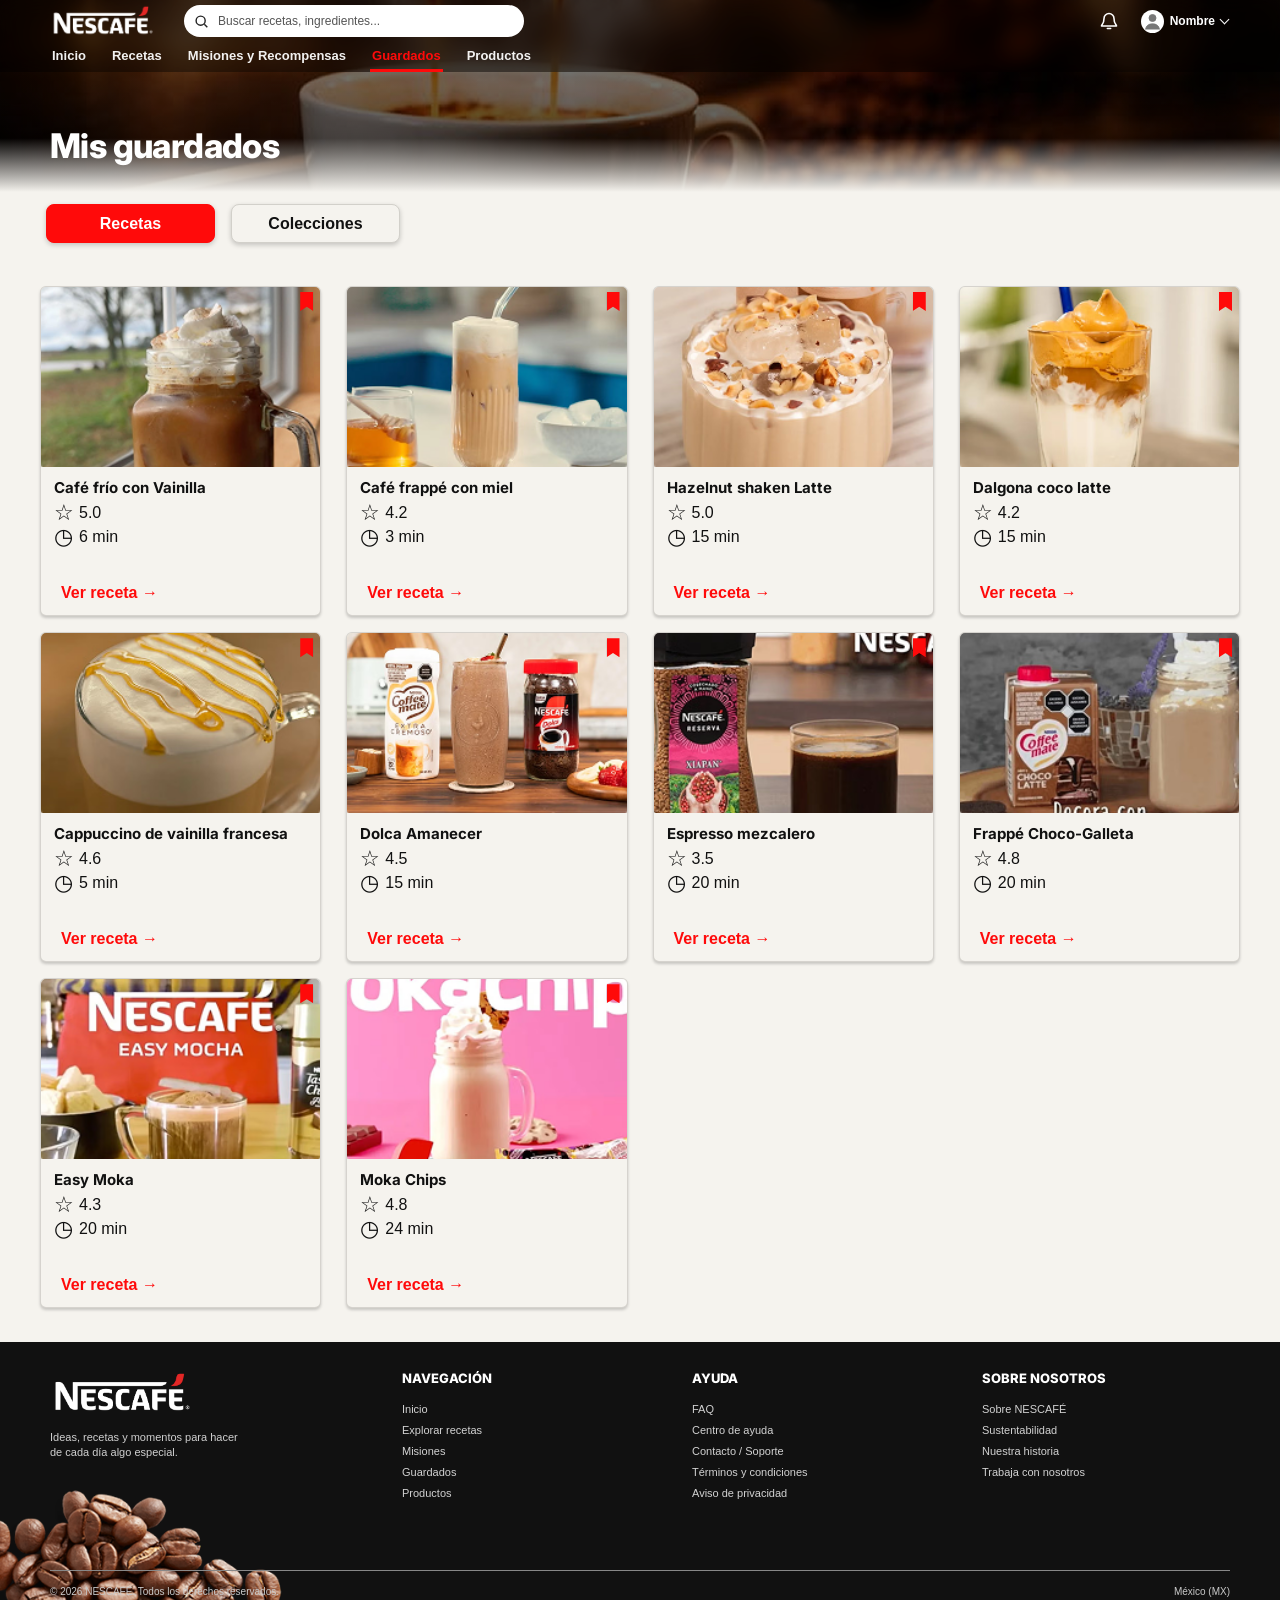
==== commit d6d26a5e: "Refactorización estilos con Sass, BEM y responsive" ====
--- a/guardados.html
+++ b/guardados.html
@@ -15,13 +15,13 @@
         <img
             src="img/headers/guardados.png"
             alt=""
-            class="hero-background"
+            class="hero-background hero__background"
             aria-hidden="true"
         >
 
-        <header class="site-header">
-            <div class="header-top container">
-                <a href="index.html" class="brand">
+        <header class="site-header header">
+            <div class="header-top container header__top">
+                <a href="index.html" class="brand header__brand">
                     <img src="img/logo-blanco.png" width="150" alt="Logo Nescafé">
                 </a>
 
@@ -35,7 +35,7 @@
                     <button type="reset" class="search-clear" aria-label="Limpiar búsqueda"></button>
                 </form>
 
-                <div class="header-actions">
+                <div class="header-actions header__actions">
                     <button class="icon-button" type="button" aria-label="Notificaciones">
                         <svg viewBox="0 0 24 24" aria-hidden="true">
                             <path d="M18 9a6 6 0 0 0-12 0c0 7-3 7-3 9h18c0-2-3-2-3-9"></path>
@@ -55,12 +55,12 @@
                 </div>
             </div>
 
-            <nav class="main-nav container" aria-label="Navegación principal">
-                <a href="index.html" class="nav-link">Inicio</a>
-                <a href="recetas.html" class="nav-link">Recetas</a>
-                <a href="misiones_y_recompensas.html" class="nav-link">Misiones y Recompensas</a>
-                <a href="guardados.html" class="nav-link is-active">Guardados</a>
-                <a href="productos.html" class="nav-link">Productos</a>
+            <nav class="main-nav container navigation" aria-label="Navegación principal">
+                <a href="index.html" class="nav-link navigation__link">Inicio</a>
+                <a href="recetas.html" class="nav-link navigation__link">Recetas</a>
+                <a href="misiones_y_recompensas.html" class="nav-link navigation__link">Misiones y Recompensas</a>
+                <a href="guardados.html" class="nav-link is-active navigation__link">Guardados</a>
+                <a href="productos.html" class="nav-link navigation__link">Productos</a>
             </nav>
         </header>
 
@@ -77,11 +77,11 @@
 
         <section class="saved-grid" aria-label="Recetas guardadas">
             <article class="content-card recipe-card saved-card">
-                <div class="card-image-wrap">
+                <div class="card-image-wrap content-card__media">
                     <img src="img/recetas/cafe-frio-de-vainilla.png" alt="Café frío con Vainilla">
                     <span class="saved-bookmark" aria-hidden="true">◆</span>
                 </div>
-                <div class="card-body">
+                <div class="card-body content-card__body">
                     <h3>Café frío con Vainilla</h3>
                     <p class="card-meta"><span class="saved-star">☆</span> 5.0</p>
                     <p class="card-meta"><span class="saved-clock">◷</span> 6 min</p>
@@ -90,11 +90,11 @@
             </article>
 
             <article class="content-card recipe-card saved-card">
-                <div class="card-image-wrap">
+                <div class="card-image-wrap content-card__media">
                     <img src="img/recetas/frappe-con-miel.png" alt="Café frappé con miel">
                     <span class="saved-bookmark" aria-hidden="true">◆</span>
                 </div>
-                <div class="card-body">
+                <div class="card-body content-card__body">
                     <h3>Café frappé con miel</h3>
                     <p class="card-meta"><span class="saved-star">☆</span> 4.2</p>
                     <p class="card-meta"><span class="saved-clock">◷</span> 3 min</p>
@@ -103,11 +103,11 @@
             </article>
 
             <article class="content-card recipe-card saved-card">
-                <div class="card-image-wrap">
+                <div class="card-image-wrap content-card__media">
                     <img src="img/recetas/Hazelnut shaken Latte.png" alt="Hazelnut shaken Latte">
                     <span class="saved-bookmark" aria-hidden="true">◆</span>
                 </div>
-                <div class="card-body">
+                <div class="card-body content-card__body">
                     <h3>Hazelnut shaken Latte</h3>
                     <p class="card-meta"><span class="saved-star">☆</span> 5.0</p>
                     <p class="card-meta"><span class="saved-clock">◷</span> 15 min</p>
@@ -116,11 +116,11 @@
             </article>
 
             <article class="content-card recipe-card saved-card">
-                <div class="card-image-wrap">
+                <div class="card-image-wrap content-card__media">
                     <img src="img/recetas/dalgona-coco.png" alt="Dalgona coco latte">
                     <span class="saved-bookmark" aria-hidden="true">◆</span>
                 </div>
-                <div class="card-body">
+                <div class="card-body content-card__body">
                     <h3>Dalgona coco latte</h3>
                     <p class="card-meta"><span class="saved-star">☆</span> 4.2</p>
                     <p class="card-meta"><span class="saved-clock">◷</span> 15 min</p>
@@ -129,11 +129,11 @@
             </article>
 
             <article class="content-card recipe-card saved-card">
-                <div class="card-image-wrap">
+                <div class="card-image-wrap content-card__media">
                     <img src="img/recetas/capuccino-vainilla.png" alt="Cappuccino de vainilla francesa">
                     <span class="saved-bookmark" aria-hidden="true">◆</span>
                 </div>
-                <div class="card-body">
+                <div class="card-body content-card__body">
                     <h3>Cappuccino de vainilla francesa</h3>
                     <p class="card-meta"><span class="saved-star">☆</span> 4.6</p>
                     <p class="card-meta"><span class="saved-clock">◷</span> 5 min</p>
@@ -142,11 +142,11 @@
             </article>
 
             <article class="content-card recipe-card saved-card">
-                <div class="card-image-wrap">
+                <div class="card-image-wrap content-card__media">
                     <img src="img/recetas/dolce-amanecer.png" alt="Dolca Amanecer">
                     <span class="saved-bookmark" aria-hidden="true">◆</span>
                 </div>
-                <div class="card-body">
+                <div class="card-body content-card__body">
                     <h3>Dolca Amanecer</h3>
                     <p class="card-meta"><span class="saved-star">☆</span> 4.5</p>
                     <p class="card-meta"><span class="saved-clock">◷</span> 15 min</p>
@@ -155,11 +155,11 @@
             </article>
 
             <article class="content-card recipe-card saved-card">
-                <div class="card-image-wrap">
+                <div class="card-image-wrap content-card__media">
                     <img src="img/recetas/espresso-mezcalero.png" alt="Espresso mezcalero">
                     <span class="saved-bookmark" aria-hidden="true">◆</span>
                 </div>
-                <div class="card-body">
+                <div class="card-body content-card__body">
                     <h3>Espresso mezcalero</h3>
                     <p class="card-meta"><span class="saved-star">☆</span> 3.5</p>
                     <p class="card-meta"><span class="saved-clock">◷</span> 20 min</p>
@@ -168,11 +168,11 @@
             </article>
 
             <article class="content-card recipe-card saved-card">
-                <div class="card-image-wrap">
+                <div class="card-image-wrap content-card__media">
                     <img src="img/recetas/frappe-choco-galleta.png" alt="Frappé Choco-Galleta">
                     <span class="saved-bookmark" aria-hidden="true">◆</span>
                 </div>
-                <div class="card-body">
+                <div class="card-body content-card__body">
                     <h3>Frappé Choco-Galleta</h3>
                     <p class="card-meta"><span class="saved-star">☆</span> 4.8</p>
                     <p class="card-meta"><span class="saved-clock">◷</span> 20 min</p>
@@ -181,11 +181,11 @@
             </article>
 
             <article class="content-card recipe-card saved-card">
-                <div class="card-image-wrap">
+                <div class="card-image-wrap content-card__media">
                     <img src="img/recetas/easy-moka.png" alt="Easy Moka">
                     <span class="saved-bookmark" aria-hidden="true">◆</span>
                 </div>
-                <div class="card-body">
+                <div class="card-body content-card__body">
                     <h3>Easy Moka</h3>
                     <p class="card-meta"><span class="saved-star">☆</span> 4.3</p>
                     <p class="card-meta"><span class="saved-clock">◷</span> 20 min</p>
@@ -194,11 +194,11 @@
             </article>
 
             <article class="content-card recipe-card saved-card">
-                <div class="card-image-wrap">
+                <div class="card-image-wrap content-card__media">
                     <img src="img/recetas/moka-chips.png" alt="Moka Chips">
                     <span class="saved-bookmark" aria-hidden="true">◆</span>
                 </div>
-                <div class="card-body">
+                <div class="card-body content-card__body">
                     <h3>Moka Chips</h3>
                     <p class="card-meta"><span class="saved-star">☆</span> 4.8</p>
                     <p class="card-meta"><span class="saved-clock">◷</span> 24 min</p>
@@ -208,10 +208,10 @@
         </section>
     </main>
 
-    <footer class="site-footer">
-        <div class="footer-inner container">
+    <footer class="site-footer footer">
+        <div class="footer-inner container footer__inner">
             <div class="footer-brand-column">
-                <a href="index.html" class="brand footer-brand">
+                <a href="index.html" class="brand footer-brand header__brand">
                     <img src="img/logo-blanco.png" width="150" alt="Logo Nescafé">
                 </a>
                 <p>Ideas, recetas y momentos para hacer<br>de cada día algo especial.</p>
--- a/css/styles.css
+++ b/css/styles.css
@@ -2398,77 +2398,77 @@
 
 .products-category {
     min-width: 0;
-    min-height: 115px;
+    min-height: 96px;
     padding: 14px 10px;
 
     display: flex;
     flex-direction: column;
     align-items: center;
     justify-content: center;
-    gap: 9px;
-
-    background: var(--white);
-    border: 1px solid var(--stroke);
-    border-radius: 9px;
-
-    color: var(--text);
+    gap: 8px;
+
+    background: #F0EEE9;
+    border: 0;
+    border-radius: 8px;
+    box-shadow: 0 2px 6px rgba(0,0,0,0.22);
+
+    color: var(--black);
     font-family: inherit;
-    font-size: 13px;
-    font-weight: 600;
+    font-size: 14px;
+    font-weight: 800;
 
     cursor: pointer;
-    transition: background .2s ease, color .2s ease, border-color .2s ease;
+    transition: background .2s ease, color .2s ease, transform .2s ease, box-shadow .2s ease;
 }
 
 .category-icon {
-    width: 46px;
-    height: 46px;
+    width: 50px;
+    height: 50px;
     flex-shrink: 0;
 
     display: flex;
     align-items: center;
     justify-content: center;
-
-    background: #F5F3EE;
-    border: 1px solid var(--stroke);
-    border-radius: 7px;
-    overflow: hidden;
-}
-
-.category-icon img {
-    width: 70%;
-    height: 70%;
-    object-fit: contain;
+}
+
+.category-svg {
+    width: 100%;
+    height: 100%;
+
+    fill: none;
+    stroke: currentColor;
+    stroke-width: 3.2;
+    stroke-linecap: round;
+    stroke-linejoin: round;
 }
 
 .category-name {
     text-align: center;
-    transition: color .2s ease;
+    color: inherit;
 }
 
 /* HOVER */
 
 .products-category:hover {
-    background: #222222;
-    border-color: #222222;
+    transform: translateY(-2px);
+    box-shadow: 0 5px 12px rgba(0,0,0,0.26);
+}
+
+/* ACTIVO */
+
+.products-category.is-active {
+    background: var(--primary);
     color: var(--white);
 }
 
-.products-category:hover .category-name {
+.products-category.is-active:hover {
+    background: var(--primary);
     color: var(--white);
 }
 
-
-/* ACTIVO */
-
-.products-category.is-active {
-    border-color: var(--primary);
-    background: var(--white);
-    color: var(--primary);
-}
-
-.products-category.is-active .category-icon {
-    background: #d20404;
+.products-category:focus-visible {
+    outline: 2px solid var(--black);
+    outline-offset: 2px;
 }
 
 
@@ -2618,15 +2618,7 @@
     }
 }
 
-.products-category.is-active:hover {
-    background: var(--white);
-    border-color: var(--primary);
-    color: var(--primary);
-}
-
-.products-category.is-active:hover .category-name {
-    color: var(--primary);
-}
+
 /* ==========================================
    NESCAFÉ MOMENTS — MISIONES Y RECOMPENSAS
 ========================================== */
@@ -4167,4 +4159,86 @@
         margin-left: 0;
         font-size: 13px;
     }
-}+}
+/* ==========================================
+   AJUSTES PROGRESIVOS 480px / 768px
+   Se conservan los estilos desktop originales.
+========================================== */
+@media (min-width: 480px) {
+    .container { width: min(100% - 40px, 720px); }
+    .page-content { padding-top: 30px; }
+    .recipe-grid, .product-grid { gap: 16px; }
+}
+
+@media (min-width: 768px) {
+    .container { width: min(100% - 56px, 1180px); }
+    .page-content { padding-top: 38px; }
+    .recipe-grid, .product-grid { gap: 20px; }
+}
+
+
+/* ==========================================
+   UTILIDADES SASS REUTILIZABLES
+   Generadas desde scss/utilities/_helpers.scss
+========================================== */
+
+.u-flex-center {
+    display: flex;
+    flex-direction: row;
+    align-items: center;
+    justify-content: center;
+}
+
+.u-flex-column-center {
+    display: flex;
+    flex-direction: column;
+    align-items: center;
+    justify-content: center;
+}
+
+.u-flex-between {
+    display: flex;
+    align-items: center;
+    justify-content: space-between;
+}
+
+.u-container {
+    width: min(1200px, calc(100% - 64px));
+    margin-inline: auto;
+}
+
+.u-truncate {
+    overflow: hidden;
+    text-overflow: ellipsis;
+    white-space: nowrap;
+}
+
+.u-visually-hidden {
+    position: absolute;
+    width: 1px;
+    height: 1px;
+    padding: 0;
+    margin: -1px;
+    overflow: hidden;
+    clip: rect(0, 0, 0, 0);
+    white-space: nowrap;
+    border: 0;
+}
+
+.u-grid-auto-fit {
+    display: grid;
+    grid-template-columns: repeat(auto-fit, minmax(min(100%, 220px), 1fr));
+    gap: 20px;
+}
+
+@media (min-width: 768px) {
+    .u-grid-auto-fit { gap: 24px; }
+}
+
+.button:focus-visible,
+.icon-button:focus-visible,
+.bookmark-button:focus-visible,
+.nav-link:focus-visible {
+    outline: 3px solid #FF0A0A;
+    outline-offset: 3px;
+}
